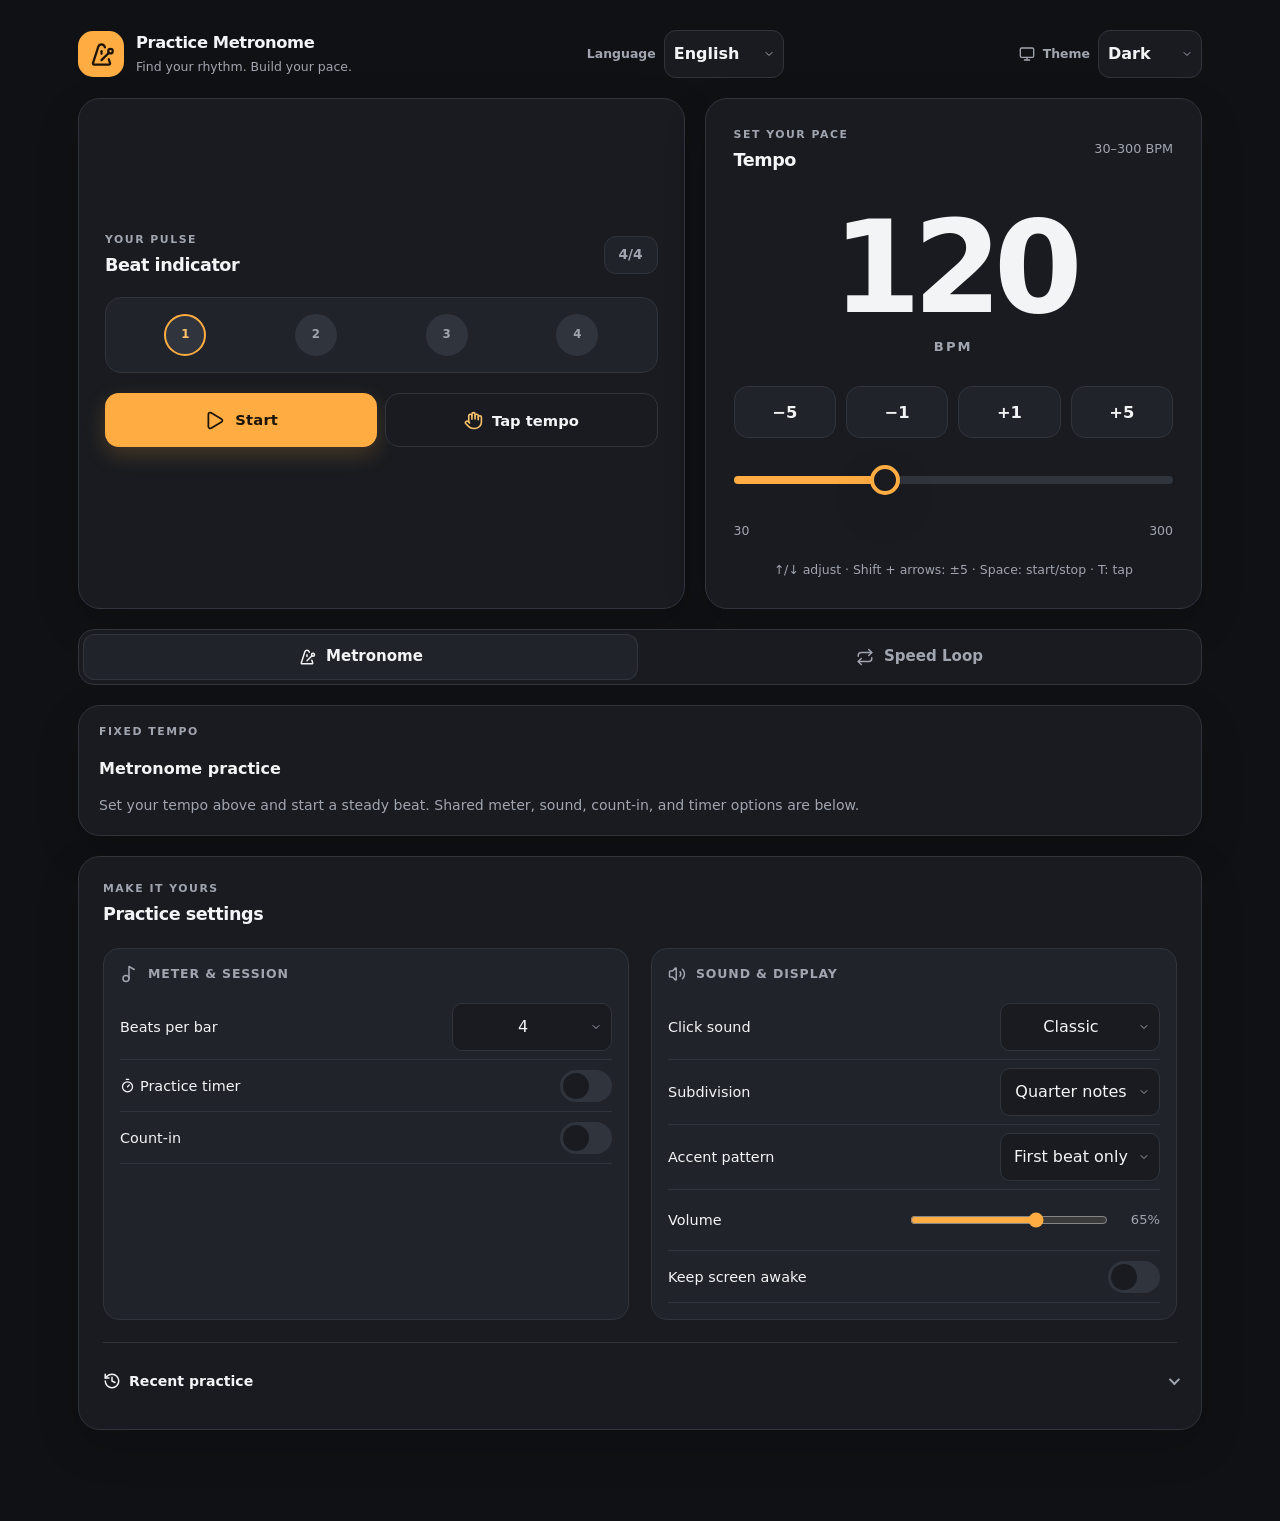
==== index.html @ ea57ba4e "Improve typography and add Apple touch icon Co-authored-by: Copilot <223556219+Copilot@users.noreply" ====
<!DOCTYPE html>
<html lang="en-US">
<head>
  <meta charset="UTF-8" />
  <meta name="viewport" content="width=device-width, initial-scale=1.0, viewport-fit=cover" />
  <meta name="color-scheme" content="light dark" />
  <meta name="theme-color" content="#101114" />
  <link rel="manifest" href="manifest.webmanifest" />
  <link rel="icon" href="icon.svg" type="image/svg+xml" />
  <link rel="apple-touch-icon" sizes="180x180" href="apple-touch-icon.png" />
  <title data-i18n="pageTitle">Practice Metronome — Find your rhythm</title>
  <link rel="stylesheet" href="style.css" />
</head>
<body>
<svg class="icon-definitions" aria-hidden="true" focusable="false" xmlns="http://www.w3.org/2000/svg"><symbol id="activity" viewBox="0 0 24 24" fill="none" stroke="currentColor" stroke-width="2" stroke-linecap="round" stroke-linejoin="round"><path d="M22 12h-2.48a2 2 0 0 0-1.93 1.46l-2.35 8.36a.25.25 0 0 1-.48 0L9.24 2.18a.25.25 0 0 0-.48 0l-2.35 8.36A2 2 0 0 1 4.49 12H2" />
</symbol><symbol id="hand" viewBox="0 0 24 24" fill="none" stroke="currentColor" stroke-width="2" stroke-linecap="round" stroke-linejoin="round"><path d="M18 11V6a2 2 0 0 0-2-2a2 2 0 0 0-2 2" />
  <path d="M14 10V4a2 2 0 0 0-2-2a2 2 0 0 0-2 2v2" />
  <path d="M10 10.5V6a2 2 0 0 0-2-2a2 2 0 0 0-2 2v8" />
  <path d="M18 8a2 2 0 1 1 4 0v6a8 8 0 0 1-8 8h-2c-2.8 0-4.5-.86-5.99-2.34l-3.6-3.6a2 2 0 0 1 2.83-2.82L7 15" />
</symbol><symbol id="history" viewBox="0 0 24 24" fill="none" stroke="currentColor" stroke-width="2" stroke-linecap="round" stroke-linejoin="round"><path d="M3 12a9 9 0 1 0 9-9 9.75 9.75 0 0 0-6.74 2.74L3 8" />
  <path d="M3 3v5h5" />
  <path d="M12 7v5l4 2" />
</symbol><symbol id="metronome" viewBox="0 0 24 24" fill="none" stroke="currentColor" stroke-width="2" stroke-linecap="round" stroke-linejoin="round"><path d="M12 11.4V9.1" />
  <path d="m12 17 6.59-6.59" />
  <path d="m15.05 5.7-.218-.691a3 3 0 0 0-5.663 0L4.418 19.695A1 1 0 0 0 5.37 21h13.253a1 1 0 0 0 .951-1.31L18.45 16.2" />
  <circle cx="20" cy="9" r="2" />
</symbol><symbol id="monitor" viewBox="0 0 24 24" fill="none" stroke="currentColor" stroke-width="2" stroke-linecap="round" stroke-linejoin="round"><rect width="20" height="14" x="2" y="3" rx="2" />
  <line x1="8" x2="16" y1="21" y2="21" />
  <line x1="12" x2="12" y1="17" y2="21" />
</symbol><symbol id="music-2" viewBox="0 0 24 24" fill="none" stroke="currentColor" stroke-width="2" stroke-linecap="round" stroke-linejoin="round"><circle cx="8" cy="18" r="4" />
  <path d="M12 18V2l7 4" />
</symbol><symbol id="pause" viewBox="0 0 24 24" fill="none" stroke="currentColor" stroke-width="2" stroke-linecap="round" stroke-linejoin="round"><rect x="14" y="3" width="5" height="18" rx="1" />
  <rect x="5" y="3" width="5" height="18" rx="1" />
</symbol><symbol id="play" viewBox="0 0 24 24" fill="none" stroke="currentColor" stroke-width="2" stroke-linecap="round" stroke-linejoin="round"><path d="M5 5a2 2 0 0 1 3.008-1.728l11.997 6.998a2 2 0 0 1 .003 3.458l-12 7A2 2 0 0 1 5 19z" />
</symbol><symbol id="repeat" viewBox="0 0 24 24" fill="none" stroke="currentColor" stroke-width="2" stroke-linecap="round" stroke-linejoin="round"><path d="m17 2 4 4-4 4" />
  <path d="M3 11v-1a4 4 0 0 1 4-4h14" />
  <path d="m7 22-4-4 4-4" />
  <path d="M21 13v1a4 4 0 0 1-4 4H3" />
</symbol><symbol id="timer" viewBox="0 0 24 24" fill="none" stroke="currentColor" stroke-width="2" stroke-linecap="round" stroke-linejoin="round"><line x1="10" x2="14" y1="2" y2="2" />
  <line x1="12" x2="15" y1="14" y2="11" />
  <circle cx="12" cy="14" r="8" />
</symbol><symbol id="trash-2" viewBox="0 0 24 24" fill="none" stroke="currentColor" stroke-width="2" stroke-linecap="round" stroke-linejoin="round"><path d="M10 11v6" />
  <path d="M14 11v6" />
  <path d="M19 6v14a2 2 0 0 1-2 2H7a2 2 0 0 1-2-2V6" />
  <path d="M3 6h18" />
  <path d="M8 6V4a2 2 0 0 1 2-2h4a2 2 0 0 1 2 2v2" />
</symbol><symbol id="volume-2" viewBox="0 0 24 24" fill="none" stroke="currentColor" stroke-width="2" stroke-linecap="round" stroke-linejoin="round"><path d="M11 4.702a.705.705 0 0 0-1.203-.498L6.413 7.587A1.4 1.4 0 0 1 5.416 8H3a1 1 0 0 0-1 1v6a1 1 0 0 0 1 1h2.416a1.4 1.4 0 0 1 .997.413l3.383 3.384A.705.705 0 0 0 11 19.298z" />
  <path d="M16 9a5 5 0 0 1 0 6" />
  <path d="M19.364 18.364a9 9 0 0 0 0-12.728" />
</symbol></svg>
  <main class="app" id="app">
    <header class="app-header">
      <a class="brand" href="./" aria-label="Practice Metronome home" data-i18n-aria-label="homeLabel">
        <span class="brand-mark" aria-hidden="true">
          <svg class="icon" aria-hidden="true"><use href="#metronome"></use></svg>
        </span>
        <span class="brand-copy">
          <strong data-i18n="appName">Practice Metronome</strong>
          <span data-i18n="tagline">Find your rhythm. Build your pace.</span>
        </span>
      </a>
      <label class="language-control" for="languageSelect">
        <span data-i18n="language">Language</span>
        <select id="languageSelect" aria-label="Language" data-i18n-aria-label="language">
          <option value="en-US">English</option>
          <option value="pt-BR">Português (Brasil)</option>
          <option value="es">Español</option>
          <option value="it">Italiano</option>
          <option value="fr">Français</option>
          <option value="de">Deutsch</option>
          <option value="ja">日本語</option>
          <option value="zh-CN">简体中文</option>
          <option value="ko">한국어</option>
        </select>
      </label>
      <label class="theme-control" for="themeSelect">
        <svg class="icon" aria-hidden="true"><use href="#monitor"></use></svg>
        <span data-i18n="theme">Theme</span>
        <select id="themeSelect" aria-label="Color theme" data-i18n-aria-label="theme">
          <option value="system" data-i18n="themeSystem">System</option>
          <option value="dark" data-i18n="themeDark">Dark</option>
          <option value="light" data-i18n="themeLight">Light</option>
        </select>
      </label>
    </header>
    <!-- Beat indicator -->
    <section class="beats card" aria-label="Beat indicator" data-i18n-aria-label="beatIndicator">
      <div class="section-heading">
        <div>
          <p class="eyebrow" data-i18n="yourPulse">YOUR PULSE</p>
          <h2 data-i18n="beatIndicator">Beat indicator</h2>
        </div>
        <div class="meter-badge" id="meterLabel">4/4</div>
      </div>
      <div class="beat-display">
        <div class="beat-row" id="beatRow" role="img" aria-label="Beat indicator" data-i18n-aria-label="beatIndicator"></div>
        <div class="phrase-label" id="phraseLabel" hidden></div>
      </div>
      <div class="console-actions">
        <button class="btn btn-play" id="playBtn" aria-pressed="false">
          <svg class="play-icon" aria-hidden="true"><use href="#play"></use></svg>
          <svg class="pause-icon" aria-hidden="true"><use href="#pause"></use></svg>
          <span id="playLabel" data-i18n="start">Start</span>
        </button>
        <button class="btn btn-tap" id="tapBtn" aria-label="Tap tempo" data-i18n-aria-label="tapTempo">
          <svg class="icon" aria-hidden="true"><use href="#hand"></use></svg>
          <span data-i18n="tapTempo">Tap Tempo</span>
        </button>
        <div class="status-line" id="statusLine" role="status" aria-live="polite"></div>
      </div>
    </section>
    <!-- BPM display + slider -->
    <section class="tempo card" aria-label="Tempo" data-i18n-aria-label="tempo">
      <div class="section-heading">
        <div>
          <p class="eyebrow" data-i18n="setYourPace">SET YOUR PACE</p>
          <h2 data-i18n="tempo">Tempo</h2>
        </div>
        <span class="tempo-range">30–300 BPM</span>
      </div>
      <div class="bpm-display">
        <span class="bpm-value" id="bpmValue" aria-live="polite">120</span>
        <span class="bpm-unit">BPM</span>
      </div>

      <div class="stepper-row" aria-label="Adjust tempo" data-i18n-aria-label="adjustTempo">
        <button class="btn btn-step" id="minus5" aria-label="Decrease 5 BPM" data-i18n-aria-label="decrease5">−5</button>
        <button class="btn btn-step" id="minus1" aria-label="Decrease 1 BPM" data-i18n-aria-label="decrease1">−1</button>
        <button class="btn btn-step" id="plus1" aria-label="Increase 1 BPM" data-i18n-aria-label="increase1">+1</button>
        <button class="btn btn-step" id="plus5" aria-label="Increase 5 BPM" data-i18n-aria-label="increase5">+5</button>
      </div>

      <input
        type="range"
        id="tempoSlider"
        class="slider"
        min="30"
        max="300"
        step="1"
        value="120"
        aria-label="Tempo slider"
        data-i18n-aria-label="tempoSlider"
      />
      <div class="slider-scale" aria-hidden="true">
        <span>30</span><span>300</span>
      </div>
      <p class="keyboard-hint" data-i18n="keyboardHint">↑/↓ adjust · Shift + arrows: ±5 · Space: start/stop · T: tap</p>
    </section>
    <!-- Mode selector -->
    <nav class="mode-tabs" role="tablist" aria-label="Mode" data-i18n-aria-label="mode">
      <button class="tab active" id="metronomeTab" role="tab" aria-controls="metronomePanel" data-mode="metronome" aria-selected="true">
        <svg class="icon" aria-hidden="true"><use href="#metronome"></use></svg>
        <span data-i18n="metronome">Metronome</span>
      </button>
      <button class="tab" id="speedloopTab" role="tab" aria-controls="speedloopFields" data-mode="speedloop" aria-selected="false">
        <svg class="icon" aria-hidden="true"><use href="#repeat"></use></svg>
        <span data-i18n="speedLoop">Speed Loop</span>
      </button>
    </nav>
    <section class="mode-panel card" id="metronomePanel" role="tabpanel" aria-labelledby="metronomeTab">
      <p class="eyebrow" data-i18n="fixedTempo">FIXED TEMPO</p>
      <h2 data-i18n="metronomePractice">Metronome practice</h2>
      <p data-i18n="metronomeDescription">Set your tempo above and start a steady beat. Shared meter, sound, count-in, and timer options are below.</p>
    </section>
    <section class="mode-panel card speedloop-only" id="speedloopFields" role="tabpanel" aria-labelledby="speedloopTab" hidden>
      <div>
        <p class="eyebrow" data-i18n="progressiveTempo">PROGRESSIVE TEMPO</p>
        <h2 data-i18n="speedLoopSetup">Speed Loop setup</h2>
        <p class="mode-description" data-i18n="speedLoopDescription">Build speed in structured phrases. Tempo changes only at the start of each selected bar group.</p>
      </div>
      <div class="setting-group speedloop-settings-group">
        <h3><svg class="icon" aria-hidden="true"><use href="#activity"></use></svg><span data-i18n="rampSettings">Ramp settings</span></h3>
        <div class="speedloop-inputs">
          <div class="field-row">
            <label for="loopStart" data-i18n="startBpm">Start BPM</label>
            <input type="number" id="loopStart" min="30" max="300" step="1" value="60" inputmode="numeric" />
          </div>
          <div class="field-row">
            <label for="loopTarget" data-i18n="targetBpm">Target BPM</label>
            <input type="number" id="loopTarget" min="30" max="300" step="1" value="120" inputmode="numeric" />
          </div>
          <div class="field-row">
            <label for="loopMinutes" data-i18n="rampDuration">Ramp duration (min)</label>
            <input type="number" id="loopMinutes" min="1" max="120" step="1" value="10" inputmode="numeric" />
          </div>
          <div class="field-row">
            <label for="loopBars" data-i18n="barsPerChange">Bars per tempo change</label>
            <input type="number" id="loopBars" min="1" max="32" step="1" value="4" inputmode="numeric" />
          </div>
        </div>
      </div>
      <p class="loop-hint" id="loopHint"></p>
      <div class="loop-progress" id="loopProgress" hidden>
        <div
          class="progress-track"
          id="progressTrack"
          role="progressbar"
          aria-label="Speed Loop ramp progress"
          data-i18n-aria-label="rampProgress"
          aria-valuemin="0"
          aria-valuemax="100"
          aria-valuenow="0"
        ><div class="progress-fill" id="progressFill"></div></div>
        <div class="progress-text" id="progressText">0%</div>
      </div>
    </section>
    <section class="panel card" id="settingsPanel" aria-label="Shared practice settings" data-i18n-aria-label="practiceSettings" tabindex="0">
      <div class="section-heading settings-heading">
        <div>
          <p class="eyebrow" data-i18n="makeItYours">MAKE IT YOURS</p>
          <h2 data-i18n="practiceSettings">Practice settings</h2>
        </div>
        <p class="settings-hint" id="settingsHint" hidden data-i18n="stopToChange">Stop playback to change settings.</p>
      </div>

      <div class="setting-grid">
        <section class="setting-group" aria-label="Meter and session" data-i18n-aria-label="meterSession">
          <h3><svg class="icon" aria-hidden="true"><use href="#music-2"></use></svg><span data-i18n="meterSession">Meter &amp; session</span></h3>
          <div class="field-row">
            <label for="beatsPerBar" data-i18n="beatsPerBar">Beats per bar</label>
            <select id="beatsPerBar">
              <option value="2">2</option>
              <option value="3">3</option>
              <option value="4" selected>4</option>
              <option value="5">5</option>
              <option value="6">6</option>
              <option value="7">7</option>
              <option value="8">8</option>
            </select>
          </div>
          <div class="field-row toggle-row">
            <label for="timerEnabled"><svg class="icon" aria-hidden="true"><use href="#timer"></use></svg><span data-i18n="practiceTimer">Practice timer</span></label>
            <input type="checkbox" id="timerEnabled" />
          </div>
          <div class="field-row" id="timerFields">
            <label for="timerMinutes" data-i18n="durationMinutes">Duration (minutes)</label>
            <input type="number" id="timerMinutes" min="1" max="180" step="1" value="5" inputmode="numeric" />
          </div>
          <div class="field-row toggle-row">
            <label for="countdownEnabled" data-i18n="countIn">Count-in</label>
            <input type="checkbox" id="countdownEnabled" />
          </div>
          <div class="field-row" id="countdownFields">
            <label for="countdownBeats" data-i18n="countInBeats">Count-in beats</label>
            <select id="countdownBeats">
              <option value="4" selected>4</option>
              <option value="8">8</option>
            </select>
          </div>
        </section>

        <section class="setting-group" aria-label="Sound and display" data-i18n-aria-label="soundDisplay">
          <h3><svg class="icon" aria-hidden="true"><use href="#volume-2"></use></svg><span data-i18n="soundDisplay">Sound &amp; display</span></h3>
          <div class="field-row">
            <label for="clickTone" data-i18n="clickSound">Click sound</label>
            <select id="clickTone">
              <option value="soft" data-i18n="toneSoft">Soft</option>
              <option value="classic" selected data-i18n="toneClassic">Classic</option>
              <option value="bright" data-i18n="toneBright">Bright</option>
            </select>
          </div>
          <div class="field-row">
            <label for="subdivisions" data-i18n="subdivision">Subdivision</label>
            <select id="subdivisions">
              <option value="1" data-i18n="quarterNotes">Quarter notes</option>
              <option value="2" data-i18n="eighthNotes">Eighth notes</option>
              <option value="4" data-i18n="sixteenthNotes">Sixteenth notes</option>
            </select>
          </div>
          <div class="field-row">
            <label for="accentPattern" data-i18n="accentPattern">Accent pattern</label>
            <select id="accentPattern">
              <option value="downbeat" data-i18n="downbeat">Downbeat</option>
              <option value="backbeat" data-i18n="backbeat">Backbeat (2 &amp; 4)</option>
              <option value="every" data-i18n="everyBeat">Every beat</option>
              <option value="none" data-i18n="noAccents">No accents</option>
            </select>
          </div>
          <div class="field-row">
            <label for="volume" data-i18n="volume">Volume</label>
            <div class="range-control">
              <input type="range" id="volume" min="0" max="1" step="0.01" value="0.65" aria-label="Metronome volume" data-i18n-aria-label="metronomeVolume" />
              <output id="volumeValue" for="volume">65%</output>
            </div>
          </div>
          <div class="field-row toggle-row">
            <label for="wakeLockEnabled" data-i18n="keepScreenAwake">Keep screen awake</label>
            <input type="checkbox" id="wakeLockEnabled" />
          </div>
          <p class="wake-lock-status" id="wakeLockStatus" aria-live="polite"></p>
        </section>
      </div>

      <details class="history-panel">
        <summary><svg class="icon" aria-hidden="true"><use href="#history"></use></svg><span data-i18n="recentPractice">Recent practice</span></summary>
        <div class="history-content">
          <p class="history-empty" id="historyEmpty" data-i18n="historyEmpty">Completed sessions will appear here on this device.</p>
          <ol class="history-list" id="historyList"></ol>
          <button class="history-clear" id="historyClear" type="button" hidden>
            <svg class="icon" aria-hidden="true"><use href="#trash-2"></use></svg>
            <span data-i18n="clearHistory">Clear history</span>
          </button>
        </div>
      </details>

    </section>
    <!-- Timer / countdown readout -->
    <div class="readout" id="readout" aria-live="polite"></div>

  </main>  <script src="bundle.js"></script>
</body>
</html>
---- style.css ----
*,
*::before,
*::after {
  box-sizing: border-box;
  margin: 0;
  padding: 0;
  -webkit-tap-highlight-color: transparent;
}

:root {
  color-scheme: dark;
  --bg: #101114;
  --surface: #191b20;
  --surface-raised: #20232a;
  --border: #30343d;
  --text: #f3f4f6;
  --text-dim: #a0a5b0;
  --accent: #ffad42;
  --accent-strong: #ffc46d;
  --accent-ink: #1b1409;
  --beat-off: #30343d;
  --beat-on: #72dda0;
  --beat-down: #ffad42;
  --danger: #ff6969;
  --shadow: 0 16px 44px rgb(0 0 0 / 16%);
  --radius: 22px;
  --radius-small: 14px;
  --touch: 52px;
}

:root[data-theme="light"] {
  color-scheme: light;
  --bg: #f3f5f8;
  --surface: #ffffff;
  --surface-raised: #f5f6f8;
  --border: #e0e4ea;
  --text: #20242b;
  --text-dim: #68717e;
  --accent: #b85f00;
  --accent-strong: #965000;
  --accent-ink: #ffffff;
  --beat-off: #e1e5eb;
  --beat-on: #28a562;
  --beat-down: #d57516;
  --danger: #cc3333;
  --shadow: 0 14px 36px rgb(34 46 65 / 7%);
}

@media (prefers-color-scheme: light) {
  :root:not([data-theme]) {
    color-scheme: light;
    --bg: #f3f5f8;
    --surface: #ffffff;
    --surface-raised: #f5f6f8;
    --border: #e0e4ea;
    --text: #20242b;
    --text-dim: #68717e;
    --accent: #b85f00;
    --accent-strong: #965000;
    --accent-ink: #ffffff;
    --beat-off: #e1e5eb;
    --beat-on: #28a562;
    --beat-down: #d57516;
    --danger: #cc3333;
    --shadow: 0 14px 36px rgb(34 46 65 / 7%);
  }
}

html,
body {
  min-height: 100%;
  background: var(--bg);
  color: var(--text);
  font-family: Inter, ui-sans-serif, system-ui, -apple-system, BlinkMacSystemFont, "Segoe UI", sans-serif;
  -webkit-font-smoothing: antialiased;
  -webkit-text-size-adjust: 100%;
  line-height: 1.5;
  overscroll-behavior: none;
}

body {
  min-height: 100dvh;
  padding: env(safe-area-inset-top) env(safe-area-inset-right) env(safe-area-inset-bottom) env(safe-area-inset-left);
}

button,
select,
input {
  font: inherit;
  color: inherit;
}

.icon {
  width: 18px;
  height: 18px;
  flex: 0 0 auto;
  fill: none;
  stroke: currentColor;
  stroke-linecap: round;
  stroke-linejoin: round;
  stroke-width: 2;
}

.icon-definitions {
  position: absolute;
  width: 0;
  height: 0;
  overflow: hidden;
}

button {
  cursor: pointer;
  user-select: none;
  touch-action: manipulation;
}

button:focus-visible,
select:focus-visible,
input:focus-visible,
a:focus-visible,
.panel:focus-visible,
summary:focus-visible {
  outline: 3px solid var(--accent);
  outline-offset: 3px;
}

[hidden] {
  display: none !important;
}

.card {
  background: var(--surface);
  border: 1px solid var(--border);
  border-radius: var(--radius);
  box-shadow: var(--shadow);
}

.section-heading {
  display: flex;
  align-items: center;
  justify-content: space-between;
  gap: 16px;
}

.section-heading h2 {
  margin-top: 5px;
  font-size: 1.1rem;
  line-height: 1.3;
  letter-spacing: -0.025em;
}

.eyebrow + h2 {
  margin-top: 6px;
}

h1,
h2,
h3,
p,
label,
button {
  overflow-wrap: anywhere;
}

h1,
h2,
h3 {
  line-height: 1.3;
}

.eyebrow {
  color: var(--text-dim);
  font-size: 0.68rem;
  font-weight: 750;
  letter-spacing: 0.14em;
  line-height: 1.45;
}

.app-header {
  grid-area: header;
  display: flex;
  align-items: center;
  justify-content: space-between;
  gap: 16px;
}

.brand {
  display: inline-flex;
  min-width: 0;
  align-items: center;
  gap: 12px;
  color: inherit;
  text-decoration: none;
}

.brand-mark {
  display: grid;
  width: 46px;
  height: 46px;
  flex: 0 0 auto;
  place-items: center;
  border-radius: 15px;
  background: var(--accent);
  color: var(--accent-ink);
}

.brand-mark svg {
  width: 27px;
  height: 27px;
}

.brand-copy {
  display: grid;
  min-width: 0;
  gap: 5px;
}

.brand-copy strong {
  font-size: 1.02rem;
  line-height: 1.25;
  letter-spacing: -0.025em;
  overflow-wrap: anywhere;
}

.brand-copy span {
  color: var(--text-dim);
  font-size: 0.78rem;
  line-height: 1.4;
}

.language-control,
.theme-control {
  display: flex;
  align-items: center;
  gap: 8px;
  color: var(--text-dim);
  font-size: 0.78rem;
  font-weight: 650;
  line-height: 1.35;
}

.language-control select,
.theme-control select {
  min-height: 48px;
  max-width: 120px;
  padding: 0 26px 0 9px;
  border: 1px solid var(--border);
  border-radius: 12px;
  background: var(--surface);
  color: var(--text);
  font-size: 16px;
  appearance: none;
  background-image: url("data:image/svg+xml,%3Csvg xmlns='http://www.w3.org/2000/svg' width='12' height='12' viewBox='0 0 24 24' fill='none' stroke='%23a0a5b0' stroke-width='2' stroke-linecap='round' stroke-linejoin='round'%3E%3Cpath d='m6 9 6 6 6-6'/%3E%3C/svg%3E");
  background-position: right 8px center;
  background-repeat: no-repeat;
}

.theme-control .icon {
  width: 16px;
  height: 16px;
}

@media (max-width: 460px) {
  .app-header {
    display: grid;
    grid-template-columns: minmax(0, 1fr) auto auto;
    gap: 8px;
  }

  .brand {
    gap: 7px;
  }

  .brand-mark {
    width: 36px;
    height: 36px;
    border-radius: 11px;
  }

  .brand-copy strong {
    font-size: 0.8rem;
  }

  .brand-copy span {
    display: none;
  }

  .language-control,
  .theme-control {
    gap: 0;
  }

  .language-control > span,
  .theme-control > span,
  .theme-control > .icon {
    position: absolute;
    width: 1px;
    height: 1px;
    overflow: hidden;
    clip: rect(0, 0, 0, 0);
    white-space: nowrap;
  }

  .language-control select,
  .theme-control select {
    width: 88px;
    max-width: 88px;
    padding: 0 20px 0 5px;
    font-size: 16px;
  }
}

@media (max-width: 360px) {
  .app-header {
    grid-template-columns: minmax(0, 1fr) auto auto;
    gap: 5px;
  }

  .brand-copy strong {
    font-size: 0.72rem;
  }

  .language-control select {
    width: 96px;
    max-width: 96px;
  }

  .theme-control select {
    width: 72px;
    max-width: 72px;
  }
}

.app {
  display: grid;
  grid-template-areas:
    "header"
    "beats"
    "tempo"
    "tabs"
    "modepanel"
    "panel"
    "readout";
  gap: 16px;
  width: min(100%, 680px);
  min-width: 0;
  margin: 0 auto;
  padding: 20px 16px 36px;
  min-height: 100dvh;
  align-content: start;
}

.beats { grid-area: beats; }
.tempo { grid-area: tempo; }
.mode-tabs { grid-area: tabs; }
.mode-panel { grid-area: modepanel; }
.panel { grid-area: panel; }
.readout { grid-area: readout; }

.app > * {
  min-width: 0;
  max-width: 100%;
}

.beats {
  display: flex;
  min-height: 176px;
  flex-direction: column;
  justify-content: center;
  gap: 20px;
  padding: 22px;
}

.beat-display {
  display: grid;
  min-width: 0;
  min-height: 76px;
  align-content: center;
  gap: 8px;
  padding: 12px 14px;
  border: 1px solid var(--border);
  border-radius: 16px;
  background: var(--surface-raised);
}

.console-actions {
  display: grid;
  grid-template-columns: repeat(2, minmax(0, 1fr));
  align-items: start;
  gap: 8px;
}

.console-actions .btn-play,
.console-actions .btn-tap {
  min-width: 0;
  min-height: 54px;
  border-radius: 14px;
  font-size: 0.92rem;
}

.console-actions .status-line {
  grid-column: 1 / -1;
  overflow-wrap: anywhere;
}

.beat-row {
  display: grid;
  counter-reset: beat;
  grid-template-columns: repeat(var(--beat-count, 4), minmax(0, 1fr));
  min-height: 48px;
  width: 100%;
  align-items: center;
  justify-items: center;
}

.beat-dot {
  display: grid;
  width: min(100%, clamp(28px, 8vw, 42px));
  aspect-ratio: 1;
  place-items: center;
  border: 2px solid var(--border);
  border-radius: 50%;
  background: var(--beat-off);
  color: var(--text-dim);
  font-size: 0.74rem;
  font-weight: 750;
  font-variant-numeric: tabular-nums;
  transition: background-color 80ms ease, color 80ms ease, transform 80ms ease, box-shadow 80ms ease;
}

.beat-dot::after {
  content: counter(beat);
  counter-increment: beat;
}

.beat-dot.downbeat {
  border-color: var(--accent);
  color: var(--accent-strong);
}

.beat-dot.active {
  transform: scale(1.12);
  background: var(--beat-on);
  color: #102018;
  box-shadow: 0 0 18px rgb(114 221 160 / 28%);
  box-shadow: 0 0 22px color-mix(in srgb, var(--beat-on) 45%, transparent);
}

.beat-dot.downbeat.active {
  background: var(--beat-down);
  color: var(--accent-ink);
  box-shadow: 0 0 22px rgb(255 173 66 / 30%);
  box-shadow: 0 0 26px color-mix(in srgb, var(--beat-down) 48%, transparent);
}

.meter-badge {
  display: grid;
  min-width: 54px;
  height: 38px;
  place-items: center;
  border: 1px solid var(--border);
  border-radius: 12px;
  background: var(--surface-raised);
  color: var(--text-dim);
  font-size: 0.86rem;
  font-weight: 700;
  font-variant-numeric: tabular-nums;
}

.phrase-label {
  color: var(--accent-strong);
  font-size: 0.86rem;
  font-variant-numeric: tabular-nums;
  font-weight: 700;
  text-align: center;
}

.mode-panel {
  display: grid;
  min-width: 0;
  gap: 12px;
  padding: 18px 20px;
  overflow-wrap: anywhere;
}

.mode-panel > * {
  min-width: 0;
}

.mode-panel h2 {
  font-size: 1rem;
  line-height: 1.35;
}

.mode-panel h2 + p {
  margin-top: 3px;
}

.mode-panel > p:last-child,
.mode-description {
  color: var(--text-dim);
  font-size: 0.88rem;
  line-height: 1.65;
}

@media (min-width: 760px) {
  .app {
    width: min(100%, 1040px);
    grid-template-columns: minmax(0, 1.08fr) minmax(330px, 0.92fr);
    grid-template-areas:
      "header header"
      "beats tempo"
      "tabs tabs"
      "modepanel modepanel"
      "panel panel"
      "readout readout";
    gap: 20px;
    padding: 30px 28px 48px;
    align-content: center;
  }

  .beats {
    min-height: 220px;
    padding: 26px;
  }

}

@media (min-width: 1100px) {
  .app {
    width: min(100%, 1180px);
    grid-template-columns: minmax(0, 1fr) minmax(0, 0.82fr);
    grid-template-areas:
      "header header"
      "beats tempo"
      "tabs tabs"
      "modepanel modepanel"
      "panel panel"
      "readout readout";
    align-content: start;
  }

  .beats,
  .tempo {
    min-height: 290px;
  }

}

@media (max-width: 380px) {
  .app {
    gap: 12px;
    padding: 14px 12px 28px;
  }

  .beats {
    min-height: 156px;
    padding: 16px;
  }

  .beats {
    gap: 18px;
  }

  .beat-display {
    padding: 10px;
  }
}

.tempo {
  display: flex;
  flex-direction: column;
  gap: 20px;
  padding: 22px;
}

.tempo-range {
  color: var(--text-dim);
  font-size: 0.8rem;
  font-variant-numeric: tabular-nums;
  line-height: 1.4;
}

.bpm-display {
  display: flex;
  flex-direction: column;
  width: 100%;
  min-width: 0;
  min-height: clamp(116px, 24vw, 176px);
  align-items: center;
  justify-content: center;
  gap: 7px;
  padding: 12px 0;
}

.bpm-value {
  display: block;
  width: 100%;
  min-width: 0;
  font-size: clamp(3.25rem, 13vw, 8rem);
  font-weight: 800;
  line-height: 1;
  font-variant-numeric: tabular-nums;
  letter-spacing: -0.065em;
  text-align: center;
}

.bpm-unit {
  display: block;
  flex: 0 0 auto;
  color: var(--text-dim);
  font-size: 0.82rem;
  font-weight: 700;
  letter-spacing: 0.16em;
  line-height: 1.2;
}

.stepper-row {
  display: grid;
  grid-template-columns: repeat(4, minmax(0, 1fr));
  gap: 10px;
}

.tempo,
.bpm-display,
.stepper-row {
  min-width: 0;
}

.btn-step {
  min-height: var(--touch);
  border: 1px solid var(--border);
  border-radius: var(--radius-small);
  background: var(--surface-raised);
  font-size: 1.02rem;
  font-weight: 750;
  line-height: 1.2;
  transition: transform 80ms ease, background-color 80ms ease;
}

.btn-step:active {
  transform: scale(0.96);
  background: var(--border);
}

.slider {
  appearance: none;
  width: 100%;
  height: 44px;
  margin: 0;
  border-radius: 999px;
  background: transparent;
  outline: none;
  touch-action: pan-x;
}

.slider::-webkit-slider-runnable-track {
  height: 8px;
  border-radius: 999px;
  background: linear-gradient(to right, var(--accent) var(--fill, 30%), var(--border) var(--fill, 30%));
}

.slider::-moz-range-track {
  height: 8px;
  border-radius: 999px;
  background: linear-gradient(to right, var(--accent) var(--fill, 30%), var(--border) var(--fill, 30%));
}

.slider::-webkit-slider-thumb {
  appearance: none;
  width: 30px;
  height: 30px;
  margin-top: -11px;
  border: 4px solid var(--accent);
  border-radius: 50%;
  background: var(--surface);
  box-shadow: var(--shadow);
  cursor: grab;
}

.slider::-moz-range-thumb {
  width: 24px;
  height: 24px;
  border: 4px solid var(--accent);
  border-radius: 50%;
  background: var(--surface);
  cursor: grab;
}

.slider::-moz-range-track {
  height: 10px;
  border-radius: 999px;
  background: var(--border);
}

.slider-scale {
  display: flex;
  justify-content: space-between;
  color: var(--text-dim);
  font-size: 0.78rem;
  font-variant-numeric: tabular-nums;
  line-height: 1.4;
}

.keyboard-hint {
  color: var(--text-dim);
  font-size: 0.78rem;
  line-height: 1.6;
  text-align: center;
}

@media (hover: none) and (pointer: coarse) {
  .keyboard-hint {
    display: none;
  }
}

.btn-play {
  display: flex;
  width: 100%;
  min-height: 66px;
  align-items: center;
  justify-content: center;
  gap: 10px;
  border: 0;
  border-radius: 18px;
  background: var(--accent);
  color: var(--accent-ink);
  font-size: 1.15rem;
  font-weight: 800;
  letter-spacing: 0.015em;
  box-shadow: 0 8px 22px color-mix(in srgb, var(--accent) 20%, transparent);
  transition: transform 80ms ease, background-color 120ms ease;
}

.btn-play:active {
  transform: scale(0.985);
}

.btn-play.running {
  background: var(--danger);
  color: #fff;
}

.play-icon,
.pause-icon {
  width: 21px;
  height: 21px;
}

.pause-icon {
  display: none;
}

.btn-play.running .play-icon {
  display: none;
}

.btn-play.running .pause-icon {
  display: block;
}

.status-line {
  min-height: 1.4em;
  color: var(--text-dim);
  font-size: 0.86rem;
  line-height: 1.5;
  text-align: center;
  font-variant-numeric: tabular-nums;
}

.btn-tap {
  display: flex;
  width: 100%;
  min-height: 54px;
  align-items: center;
  justify-content: center;
  gap: 9px;
  border: 1px solid var(--border);
  border-radius: 16px;
  background: var(--surface);
  color: var(--text);
  font-size: 0.94rem;
  font-weight: 700;
  line-height: 1.3;
  transition: background-color 80ms ease, transform 80ms ease;
}

.btn-tap svg {
  width: 19px;
  height: 19px;
  color: var(--accent-strong);
}

.btn-tap:active,
.btn-tap.flash {
  transform: scale(0.99);
  background: var(--surface-raised);
}

.mode-tabs {
  display: grid;
  grid-template-columns: 1fr 1fr;
  gap: 4px;
  padding: 4px;
  border: 1px solid var(--border);
  border-radius: 16px;
  background: var(--surface);
}

.tab {
  display: flex;
  min-height: 46px;
  align-items: center;
  justify-content: center;
  gap: 10px;
  border: 0;
  border-radius: 12px;
  background: transparent;
  color: var(--text-dim);
  font-size: 0.94rem;
  font-weight: 700;
  line-height: 1.3;
  transition: background-color 120ms ease, color 120ms ease;
}

.tab.active {
  background: var(--surface-raised);
  color: var(--text);
  box-shadow: inset 0 0 0 1px var(--border);
}

@media (min-width: 760px) {
  .tempo {
    min-height: 100%;
    justify-content: center;
    padding: 28px;
  }

  .bpm-display {
    min-height: 160px;
  }
}

@media (min-width: 1100px) {
  .tempo {
    min-height: 340px;
  }
}

.panel {
  display: flex;
  min-width: 0;
  flex-direction: column;
  gap: 22px;
  padding: 22px;
}

.settings-heading {
  align-items: flex-start;
}

.settings-heading > div {
  min-width: 0;
}

.settings-hint,
.wake-lock-status {
  color: var(--text-dim);
  font-size: 0.82rem;
  line-height: 1.5;
}

.settings-hint {
  max-width: 48%;
  overflow-wrap: anywhere;
  color: var(--accent-strong);
  text-align: right;
}

.setting-grid {
  display: grid;
  gap: 22px;
}

.setting-group {
  min-width: 0;
  padding: 16px;
  border: 1px solid var(--border);
  border-radius: 16px;
  background: var(--surface-raised);
}

.setting-group h3 {
  display: flex;
  align-items: center;
  gap: 10px;
  margin-bottom: 12px;
  color: var(--text-dim);
  font-size: 0.78rem;
  font-weight: 750;
  letter-spacing: 0.07em;
  line-height: 1.45;
  text-transform: uppercase;
}

.field-row {
  display: flex;
  min-height: var(--touch);
  align-items: center;
  justify-content: space-between;
  gap: 14px;
  min-width: 0;
  padding: 8px 0;
  border-bottom: 1px solid var(--border);
}

.field-row:last-child {
  border-bottom: 0;
}

.field-row label {
  min-width: 0;
  flex: 1 1 auto;
  color: var(--text);
  font-size: 0.9rem;
  line-height: 1.4;
  overflow-wrap: anywhere;
}

.field-row label .icon {
  width: 15px;
  height: 15px;
  margin-right: 5px;
  vertical-align: -0.18em;
}

.field-row select,
.field-row input[type="number"] {
  width: min(48%, 160px);
  min-width: 90px;
  flex: 0 1 160px;
  min-height: 48px;
  padding: 7px 10px;
  border: 1px solid var(--border);
  border-radius: 10px;
  background: var(--surface);
  text-align: center;
  font-size: 16px;
  font-variant-numeric: tabular-nums;
  appearance: none;
}

.field-row select {
  padding-right: 28px;
  background-image: url("data:image/svg+xml,%3Csvg xmlns='http://www.w3.org/2000/svg' width='12' height='12' viewBox='0 0 24 24' fill='none' stroke='%23a0a5b0' stroke-width='2' stroke-linecap='round' stroke-linejoin='round'%3E%3Cpath d='m6 9 6 6 6-6'/%3E%3C/svg%3E");
  background-position: right 9px center;
  background-repeat: no-repeat;
}

.field-row input[type="range"] {
  width: min(100%, 200px);
  min-height: 44px;
  accent-color: var(--accent);
  touch-action: pan-x;
}

.range-control {
  display: flex;
  min-width: 0;
  width: min(58%, 250px);
  flex: 0 1 250px;
  align-items: center;
  gap: 10px;
}

.range-control output {
  min-width: 3.2em;
  color: var(--text-dim);
  font-size: 0.82rem;
  font-variant-numeric: tabular-nums;
  line-height: 1.4;
  text-align: right;
}

.field-row input[type="number"] {
  -moz-appearance: textfield;
}

.field-row input[type="number"]::-webkit-outer-spin-button,
.field-row input[type="number"]::-webkit-inner-spin-button {
  margin: 0;
  -webkit-appearance: none;
}

.field-row input[type="checkbox"] {
  position: relative;
  width: 52px;
  height: 32px;
  flex: 0 0 auto;
  border: 0;
  border-radius: 999px;
  background: var(--border);
  cursor: pointer;
  appearance: none;
  transition: background-color 150ms ease;
}

.field-row input[type="checkbox"]::after {
  position: absolute;
  top: 3px;
  left: 3px;
  width: 26px;
  height: 26px;
  border-radius: 50%;
  background: var(--surface);
  content: "";
  transition: transform 150ms ease;
}

.field-row input[type="checkbox"]:checked {
  background: var(--accent);
}

.field-row input[type="checkbox"]:checked::after {
  transform: translateX(20px);
}

.speedloop-only {
  display: flex;
  flex-direction: column;
  padding: 16px;
}

.speedloop-inputs {
  display: grid;
  min-width: 0;
  gap: 0 16px;
}

.speedloop-settings-group {
  min-width: 0;
}

.history-panel {
  border-top: 1px solid var(--border);
  padding-top: 14px;
}

.history-panel summary {
  display: flex;
  min-height: 48px;
  align-items: center;
  gap: 8px;
  list-style: none;
  cursor: pointer;
  font-size: 0.88rem;
  font-weight: 700;
}

.history-panel summary::-webkit-details-marker {
  display: none;
}

.history-panel summary::after {
  width: 8px;
  height: 8px;
  flex: 0 0 auto;
  margin-left: auto;
  border-right: 2px solid var(--text-dim);
  border-bottom: 2px solid var(--text-dim);
  content: "";
  transform: rotate(45deg) translateY(-2px);
  transition: transform 150ms ease;
}

.history-panel[open] summary::after {
  transform: rotate(225deg) translateY(-2px);
}

.history-content {
  display: grid;
  gap: 12px;
  padding-top: 14px;
}

.history-empty,
.history-list li span {
  color: var(--text-dim);
  font-size: 0.82rem;
  line-height: 1.6;
}

.history-list {
  display: grid;
  gap: 10px;
  list-style: none;
}

.history-list li {
  display: grid;
  min-width: 0;
  gap: 5px;
  padding: 12px;
  border: 1px solid var(--border);
  border-radius: 12px;
  background: var(--surface-raised);
}

.history-list li strong {
  font-size: 0.84rem;
  line-height: 1.4;
  overflow-wrap: anywhere;
}

.history-clear {
  display: inline-flex;
  justify-self: start;
  min-height: 38px;
  align-items: center;
  gap: 8px;
  padding: 0 12px;
  border: 1px solid var(--border);
  border-radius: 10px;
  background: var(--surface);
  color: var(--text);
  font-size: 0.82rem;
  line-height: 1.4;
}

.loop-hint {
  padding-top: 4px;
  color: var(--text-dim);
  font-size: 0.82rem;
  line-height: 1.6;
}

.loop-progress {
  display: flex;
  flex-direction: column;
  gap: 10px;
  padding-top: 4px;
}

.progress-track {
  width: 100%;
  height: 9px;
  overflow: hidden;
  border-radius: 999px;
  background: var(--border);
}

.progress-fill {
  width: 0%;
  height: 100%;
  border-radius: inherit;
  background: linear-gradient(to right, var(--accent), var(--accent-strong));
  transition: width 250ms linear;
}

.progress-text {
  color: var(--text-dim);
  font-size: 0.86rem;
  line-height: 1.6;
  text-align: center;
  font-variant-numeric: tabular-nums;
}

button:disabled,
input:disabled,
select:disabled {
  cursor: not-allowed;
  opacity: 0.48;
}

@media (min-width: 800px) {
  .panel {
    padding: 24px;
  }

  .setting-grid {
    grid-template-columns: repeat(2, minmax(0, 1fr));
  }
}

@media (min-width: 620px) {
  .speedloop-inputs {
    grid-template-columns: repeat(2, minmax(0, 1fr));
  }
}

@media (hover: hover) {
  .btn-step:not(:disabled):hover,
  .tab:not(:disabled):hover {
    filter: brightness(1.08);
  }

  .btn-tap:not(:disabled):hover {
    border-color: var(--accent);
  }
}

.readout {
  min-height: 1.5em;
  color: var(--text-dim);
  font-size: 0.95rem;
  font-weight: 650;
  line-height: 1.6;
  text-align: center;
  font-variant-numeric: tabular-nums;
}

.readout.alert {
  color: var(--danger);
  animation: blink 0.5s steps(2, start) infinite;
}

@keyframes blink {
  to { visibility: hidden; }
}

@media (prefers-reduced-motion: reduce) {
  *,
  *::before,
  *::after {
    scroll-behavior: auto !important;
    animation-duration: 0.01ms !important;
    transition-duration: 0.01ms !important;
  }
}
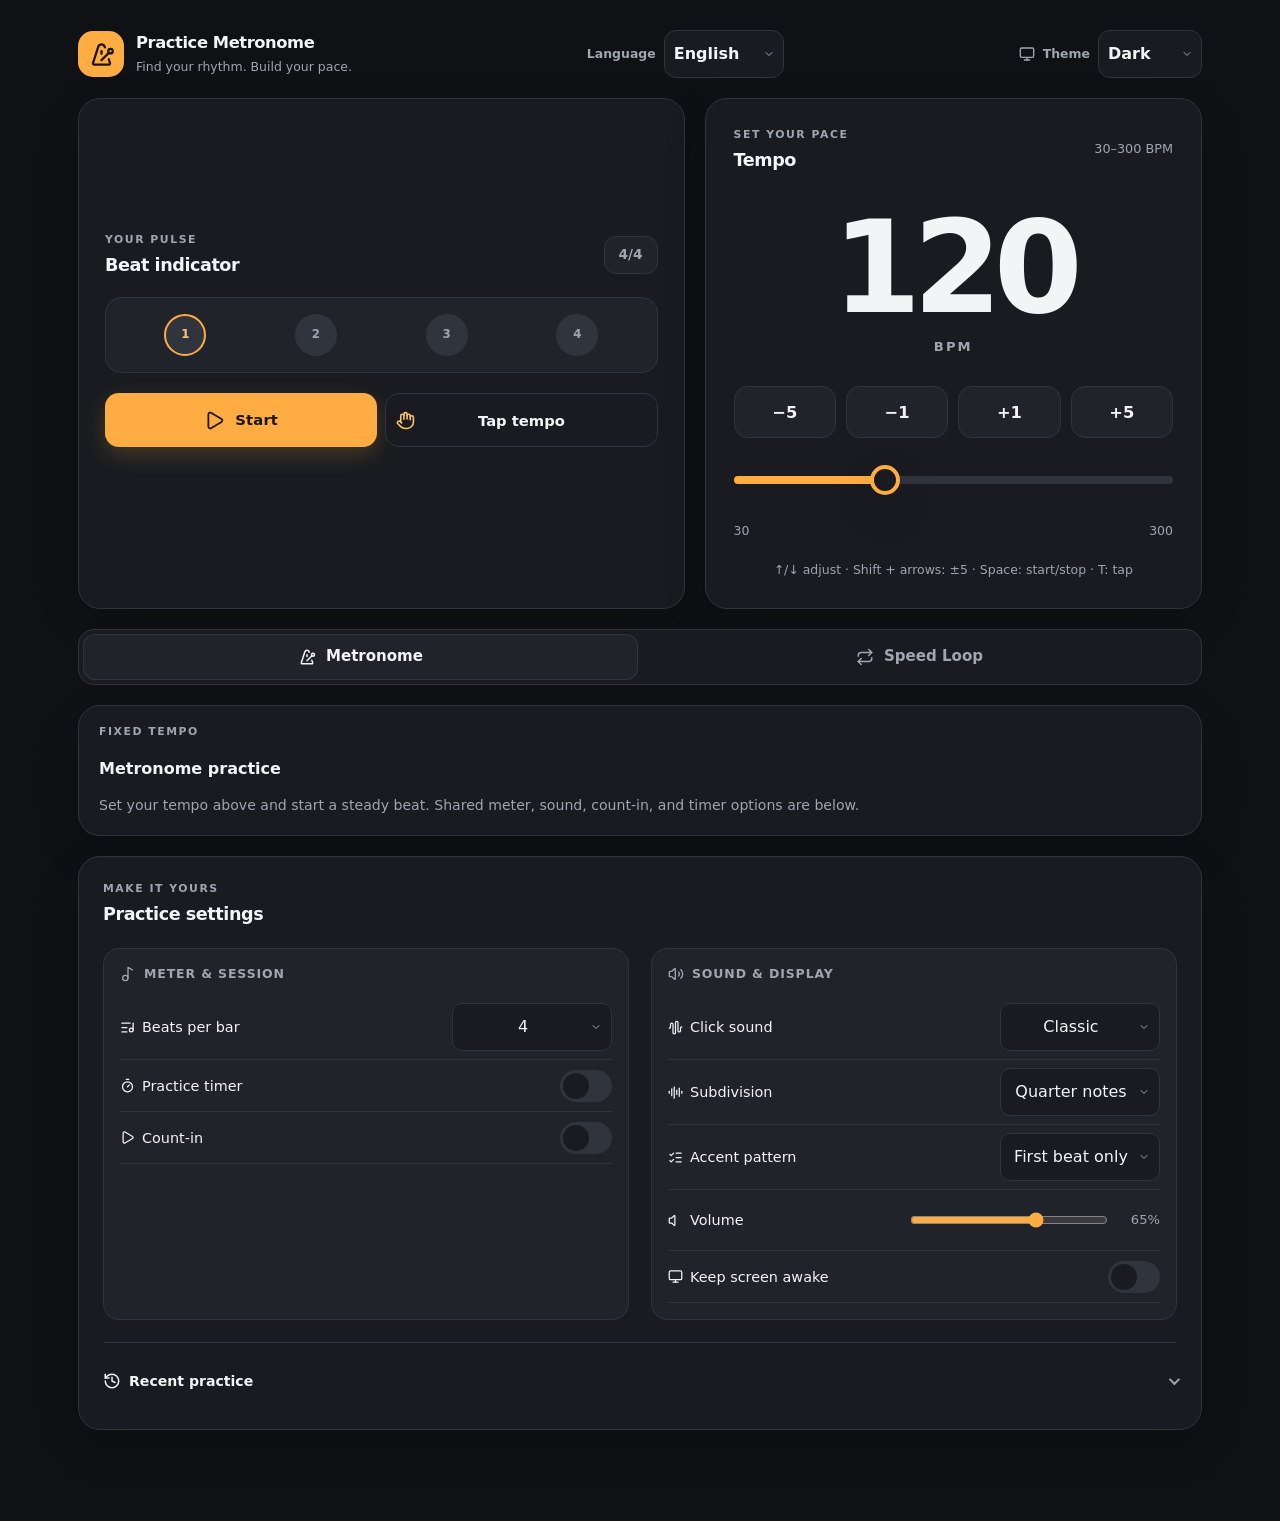
==== commit 21f72f12: "Polish practice setting icons and layout Co-authored-by: Copilot <223556219+Copilot@users.noreply.gi" ====
--- a/index.html
+++ b/index.html
@@ -12,14 +12,23 @@
   <link rel="stylesheet" href="style.css" />
 </head>
 <body>
-<svg class="icon-definitions" aria-hidden="true" focusable="false" xmlns="http://www.w3.org/2000/svg"><symbol id="activity" viewBox="0 0 24 24" fill="none" stroke="currentColor" stroke-width="2" stroke-linecap="round" stroke-linejoin="round"><path d="M22 12h-2.48a2 2 0 0 0-1.93 1.46l-2.35 8.36a.25.25 0 0 1-.48 0L9.24 2.18a.25.25 0 0 0-.48 0l-2.35 8.36A2 2 0 0 1 4.49 12H2" />
+<svg class="icon-definitions" aria-hidden="true" focusable="false" xmlns="http://www.w3.org/2000/svg"><symbol id="audio-waveform" viewBox="0 0 24 24" fill="none" stroke="currentColor" stroke-width="2" stroke-linecap="round" stroke-linejoin="round"><path d="M2 13a2 2 0 0 0 2-2V7a2 2 0 0 1 4 0v13a2 2 0 0 0 4 0V4a2 2 0 0 1 4 0v13a2 2 0 0 0 4 0v-4a2 2 0 0 1 2-2" />
+</symbol><symbol id="audio-lines" viewBox="0 0 24 24" fill="none" stroke="currentColor" stroke-width="2" stroke-linecap="round" stroke-linejoin="round"><path d="M2 10v3" /><path d="M6 6v11" /><path d="M10 3v18" /><path d="M14 8v7" /><path d="M18 5v13" /><path d="M22 10v3" />
+</symbol><symbol id="activity" viewBox="0 0 24 24" fill="none" stroke="currentColor" stroke-width="2" stroke-linecap="round" stroke-linejoin="round"><path d="M22 12h-2.48a2 2 0 0 0-1.93 1.46l-2.35 8.36a.25.25 0 0 1-.48 0L9.24 2.18a.25.25 0 0 0-.48 0l-2.35 8.36A2 2 0 0 1 4.49 12H2" />
 </symbol><symbol id="hand" viewBox="0 0 24 24" fill="none" stroke="currentColor" stroke-width="2" stroke-linecap="round" stroke-linejoin="round"><path d="M18 11V6a2 2 0 0 0-2-2a2 2 0 0 0-2 2" />
   <path d="M14 10V4a2 2 0 0 0-2-2a2 2 0 0 0-2 2v2" />
   <path d="M10 10.5V6a2 2 0 0 0-2-2a2 2 0 0 0-2 2v8" />
   <path d="M18 8a2 2 0 1 1 4 0v6a8 8 0 0 1-8 8h-2c-2.8 0-4.5-.86-5.99-2.34l-3.6-3.6a2 2 0 0 1 2.83-2.82L7 15" />
+</symbol><symbol id="hourglass" viewBox="0 0 24 24" fill="none" stroke="currentColor" stroke-width="2" stroke-linecap="round" stroke-linejoin="round"><path d="M5 22h14" /><path d="M5 2h14" /><path d="M17 22v-4.172a2 2 0 0 0-.586-1.414L12 12l-4.414 4.414A2 2 0 0 0 7 17.828V22" /><path d="M7 2v4.172a2 2 0 0 0 .586 1.414L12 12l4.414-4.414A2 2 0 0 0 17 6.172V2" />
+</symbol><symbol id="chart-no-axes-column-increasing" viewBox="0 0 24 24" fill="none" stroke="currentColor" stroke-width="2" stroke-linecap="round" stroke-linejoin="round"><path d="M5 21v-6" /><path d="M12 21V9" /><path d="M19 21V3" />
+</symbol><symbol id="clock-3" viewBox="0 0 24 24" fill="none" stroke="currentColor" stroke-width="2" stroke-linecap="round" stroke-linejoin="round"><circle cx="12" cy="12" r="10" /><path d="M12 6v6h4" />
+</symbol><symbol id="gauge" viewBox="0 0 24 24" fill="none" stroke="currentColor" stroke-width="2" stroke-linecap="round" stroke-linejoin="round"><path d="m12 14 4-4" /><path d="M3.34 19a10 10 0 1 1 17.32 0" />
 </symbol><symbol id="history" viewBox="0 0 24 24" fill="none" stroke="currentColor" stroke-width="2" stroke-linecap="round" stroke-linejoin="round"><path d="M3 12a9 9 0 1 0 9-9 9.75 9.75 0 0 0-6.74 2.74L3 8" />
   <path d="M3 3v5h5" />
   <path d="M12 7v5l4 2" />
+</symbol><symbol id="list-checks" viewBox="0 0 24 24" fill="none" stroke="currentColor" stroke-width="2" stroke-linecap="round" stroke-linejoin="round"><path d="M13 5h8" /><path d="M13 12h8" /><path d="M13 19h8" /><path d="m3 17 2 2 4-4" /><path d="m3 7 2 2 4-4" />
+</symbol><symbol id="list-music" viewBox="0 0 24 24" fill="none" stroke="currentColor" stroke-width="2" stroke-linecap="round" stroke-linejoin="round"><path d="M16 5H3" /><path d="M11 12H3" /><path d="M11 19H3" /><path d="M21 16V5" /><circle cx="18" cy="16" r="3" />
+</symbol><symbol id="list-ordered" viewBox="0 0 24 24" fill="none" stroke="currentColor" stroke-width="2" stroke-linecap="round" stroke-linejoin="round"><path d="M11 5h10" /><path d="M11 12h10" /><path d="M11 19h10" /><path d="M4 4h1v5" /><path d="M4 9h2" /><path d="M6.5 20H3.4c0-1 2.6-1.925 2.6-3.5a1.5 1.5 0 0 0-2.6-1.02" />
 </symbol><symbol id="metronome" viewBox="0 0 24 24" fill="none" stroke="currentColor" stroke-width="2" stroke-linecap="round" stroke-linejoin="round"><path d="M12 11.4V9.1" />
   <path d="m12 17 6.59-6.59" />
   <path d="m15.05 5.7-.218-.691a3 3 0 0 0-5.663 0L4.418 19.695A1 1 0 0 0 5.37 21h13.253a1 1 0 0 0 .951-1.31L18.45 16.2" />
@@ -39,11 +48,13 @@
 </symbol><symbol id="timer" viewBox="0 0 24 24" fill="none" stroke="currentColor" stroke-width="2" stroke-linecap="round" stroke-linejoin="round"><line x1="10" x2="14" y1="2" y2="2" />
   <line x1="12" x2="15" y1="14" y2="11" />
   <circle cx="12" cy="14" r="8" />
+</symbol><symbol id="target" viewBox="0 0 24 24" fill="none" stroke="currentColor" stroke-width="2" stroke-linecap="round" stroke-linejoin="round"><circle cx="12" cy="12" r="10" /><circle cx="12" cy="12" r="6" /><circle cx="12" cy="12" r="2" />
 </symbol><symbol id="trash-2" viewBox="0 0 24 24" fill="none" stroke="currentColor" stroke-width="2" stroke-linecap="round" stroke-linejoin="round"><path d="M10 11v6" />
   <path d="M14 11v6" />
   <path d="M19 6v14a2 2 0 0 1-2 2H7a2 2 0 0 1-2-2V6" />
   <path d="M3 6h18" />
   <path d="M8 6V4a2 2 0 0 1 2-2h4a2 2 0 0 1 2 2v2" />
+</symbol><symbol id="volume" viewBox="0 0 24 24" fill="none" stroke="currentColor" stroke-width="2" stroke-linecap="round" stroke-linejoin="round"><path d="M11 4.702a.705.705 0 0 0-1.203-.498L6.413 7.587A1.4 1.4 0 0 1 5.416 8H3a1 1 0 0 0-1 1v6a1 1 0 0 0 1 1h2.416a1.4 1.4 0 0 1 .997.413l3.383 3.384A.705.705 0 0 0 11 19.298z" />
 </symbol><symbol id="volume-2" viewBox="0 0 24 24" fill="none" stroke="currentColor" stroke-width="2" stroke-linecap="round" stroke-linejoin="round"><path d="M11 4.702a.705.705 0 0 0-1.203-.498L6.413 7.587A1.4 1.4 0 0 1 5.416 8H3a1 1 0 0 0-1 1v6a1 1 0 0 0 1 1h2.416a1.4 1.4 0 0 1 .997.413l3.383 3.384A.705.705 0 0 0 11 19.298z" />
   <path d="M16 9a5 5 0 0 1 0 6" />
   <path d="M19.364 18.364a9 9 0 0 0 0-12.728" />
@@ -172,19 +183,19 @@
         <h3><svg class="icon" aria-hidden="true"><use href="#activity"></use></svg><span data-i18n="rampSettings">Ramp settings</span></h3>
         <div class="speedloop-inputs">
           <div class="field-row">
-            <label for="loopStart" data-i18n="startBpm">Start BPM</label>
+          <label class="icon-label" for="loopStart"><svg class="icon" aria-hidden="true"><use href="#gauge"></use></svg><span data-i18n="startBpm">Start BPM</span></label>
             <input type="number" id="loopStart" min="30" max="300" step="1" value="60" inputmode="numeric" />
           </div>
           <div class="field-row">
-            <label for="loopTarget" data-i18n="targetBpm">Target BPM</label>
+          <label class="icon-label" for="loopTarget"><svg class="icon" aria-hidden="true"><use href="#target"></use></svg><span data-i18n="targetBpm">Target BPM</span></label>
             <input type="number" id="loopTarget" min="30" max="300" step="1" value="120" inputmode="numeric" />
           </div>
           <div class="field-row">
-            <label for="loopMinutes" data-i18n="rampDuration">Ramp duration (min)</label>
+          <label class="icon-label" for="loopMinutes"><svg class="icon" aria-hidden="true"><use href="#clock-3"></use></svg><span data-i18n="rampDuration">Ramp duration (min)</span></label>
             <input type="number" id="loopMinutes" min="1" max="120" step="1" value="10" inputmode="numeric" />
           </div>
           <div class="field-row">
-            <label for="loopBars" data-i18n="barsPerChange">Bars per tempo change</label>
+          <label class="icon-label" for="loopBars"><svg class="icon" aria-hidden="true"><use href="#chart-no-axes-column-increasing"></use></svg><span data-i18n="barsPerChange">Bars per tempo change</span></label>
             <input type="number" id="loopBars" min="1" max="32" step="1" value="4" inputmode="numeric" />
           </div>
         </div>
@@ -217,7 +228,7 @@
         <section class="setting-group" aria-label="Meter and session" data-i18n-aria-label="meterSession">
           <h3><svg class="icon" aria-hidden="true"><use href="#music-2"></use></svg><span data-i18n="meterSession">Meter &amp; session</span></h3>
           <div class="field-row">
-            <label for="beatsPerBar" data-i18n="beatsPerBar">Beats per bar</label>
+            <label class="icon-label" for="beatsPerBar"><svg class="icon" aria-hidden="true"><use href="#list-music"></use></svg><span data-i18n="beatsPerBar">Beats per bar</span></label>
             <select id="beatsPerBar">
               <option value="2">2</option>
               <option value="3">3</option>
@@ -229,19 +240,19 @@
             </select>
           </div>
           <div class="field-row toggle-row">
-            <label for="timerEnabled"><svg class="icon" aria-hidden="true"><use href="#timer"></use></svg><span data-i18n="practiceTimer">Practice timer</span></label>
+            <label class="icon-label" for="timerEnabled"><svg class="icon" aria-hidden="true"><use href="#timer"></use></svg><span data-i18n="practiceTimer">Practice timer</span></label>
             <input type="checkbox" id="timerEnabled" />
           </div>
           <div class="field-row" id="timerFields">
-            <label for="timerMinutes" data-i18n="durationMinutes">Duration (minutes)</label>
+            <label class="icon-label" for="timerMinutes"><svg class="icon" aria-hidden="true"><use href="#hourglass"></use></svg><span data-i18n="durationMinutes">Duration (minutes)</span></label>
             <input type="number" id="timerMinutes" min="1" max="180" step="1" value="5" inputmode="numeric" />
           </div>
           <div class="field-row toggle-row">
-            <label for="countdownEnabled" data-i18n="countIn">Count-in</label>
+            <label class="icon-label" for="countdownEnabled"><svg class="icon" aria-hidden="true"><use href="#play"></use></svg><span data-i18n="countIn">Count-in</span></label>
             <input type="checkbox" id="countdownEnabled" />
           </div>
           <div class="field-row" id="countdownFields">
-            <label for="countdownBeats" data-i18n="countInBeats">Count-in beats</label>
+            <label class="icon-label" for="countdownBeats"><svg class="icon" aria-hidden="true"><use href="#list-ordered"></use></svg><span data-i18n="countInBeats">Count-in beats</span></label>
             <select id="countdownBeats">
               <option value="4" selected>4</option>
               <option value="8">8</option>
@@ -252,7 +263,7 @@
         <section class="setting-group" aria-label="Sound and display" data-i18n-aria-label="soundDisplay">
           <h3><svg class="icon" aria-hidden="true"><use href="#volume-2"></use></svg><span data-i18n="soundDisplay">Sound &amp; display</span></h3>
           <div class="field-row">
-            <label for="clickTone" data-i18n="clickSound">Click sound</label>
+            <label class="icon-label" for="clickTone"><svg class="icon" aria-hidden="true"><use href="#audio-waveform"></use></svg><span data-i18n="clickSound">Click sound</span></label>
             <select id="clickTone">
               <option value="soft" data-i18n="toneSoft">Soft</option>
               <option value="classic" selected data-i18n="toneClassic">Classic</option>
@@ -260,7 +271,7 @@
             </select>
           </div>
           <div class="field-row">
-            <label for="subdivisions" data-i18n="subdivision">Subdivision</label>
+            <label class="icon-label" for="subdivisions"><svg class="icon" aria-hidden="true"><use href="#audio-lines"></use></svg><span data-i18n="subdivision">Subdivision</span></label>
             <select id="subdivisions">
               <option value="1" data-i18n="quarterNotes">Quarter notes</option>
               <option value="2" data-i18n="eighthNotes">Eighth notes</option>
@@ -268,7 +279,7 @@
             </select>
           </div>
           <div class="field-row">
-            <label for="accentPattern" data-i18n="accentPattern">Accent pattern</label>
+            <label class="icon-label" for="accentPattern"><svg class="icon" aria-hidden="true"><use href="#list-checks"></use></svg><span data-i18n="accentPattern">Accent pattern</span></label>
             <select id="accentPattern">
               <option value="downbeat" data-i18n="downbeat">Downbeat</option>
               <option value="backbeat" data-i18n="backbeat">Backbeat (2 &amp; 4)</option>
@@ -277,14 +288,14 @@
             </select>
           </div>
           <div class="field-row">
-            <label for="volume" data-i18n="volume">Volume</label>
+            <label class="icon-label" for="volume"><svg class="icon" aria-hidden="true"><use href="#volume"></use></svg><span data-i18n="volume">Volume</span></label>
             <div class="range-control">
               <input type="range" id="volume" min="0" max="1" step="0.01" value="0.65" aria-label="Metronome volume" data-i18n-aria-label="metronomeVolume" />
               <output id="volumeValue" for="volume">65%</output>
             </div>
           </div>
           <div class="field-row toggle-row">
-            <label for="wakeLockEnabled" data-i18n="keepScreenAwake">Keep screen awake</label>
+            <label class="icon-label" for="wakeLockEnabled"><svg class="icon" aria-hidden="true"><use href="#monitor"></use></svg><span data-i18n="keepScreenAwake">Keep screen awake</span></label>
             <input type="checkbox" id="wakeLockEnabled" />
           </div>
           <p class="wake-lock-status" id="wakeLockStatus" aria-live="polite"></p>
--- a/style.css
+++ b/style.css
@@ -770,12 +770,13 @@
 }
 
 .btn-tap {
-  display: flex;
+  display: grid;
   width: 100%;
   min-height: 54px;
   align-items: center;
-  justify-content: center;
-  gap: 9px;
+  grid-template-columns: 19px minmax(0, 1fr) 19px;
+  gap: 8px;
+  padding-inline: 10px;
   border: 1px solid var(--border);
   border-radius: 16px;
   background: var(--surface);
@@ -792,6 +793,17 @@
   color: var(--accent-strong);
 }
 
+.btn-tap span {
+  min-width: 0;
+  text-align: center;
+}
+
+.btn-tap::after {
+  width: 19px;
+  height: 1px;
+  content: "";
+}
+
 .btn-tap:active,
 .btn-tap.flash {
   transform: scale(0.99);
@@ -894,7 +906,7 @@
 .setting-group h3 {
   display: flex;
   align-items: center;
-  gap: 10px;
+  gap: 8px;
   margin-bottom: 12px;
   color: var(--text-dim);
   font-size: 0.78rem;
@@ -904,6 +916,11 @@
   text-transform: uppercase;
 }
 
+.setting-group h3 .icon {
+  width: 16px;
+  height: 16px;
+}
+
 .field-row {
   display: flex;
   min-height: var(--touch);
@@ -928,11 +945,15 @@
   overflow-wrap: anywhere;
 }
 
-.field-row label .icon {
+.field-row .icon-label {
+  display: inline-flex;
+  align-items: center;
+  gap: 7px;
+}
+
+.field-row .icon-label .icon {
   width: 15px;
   height: 15px;
-  margin-right: 5px;
-  vertical-align: -0.18em;
 }
 
 .field-row select,
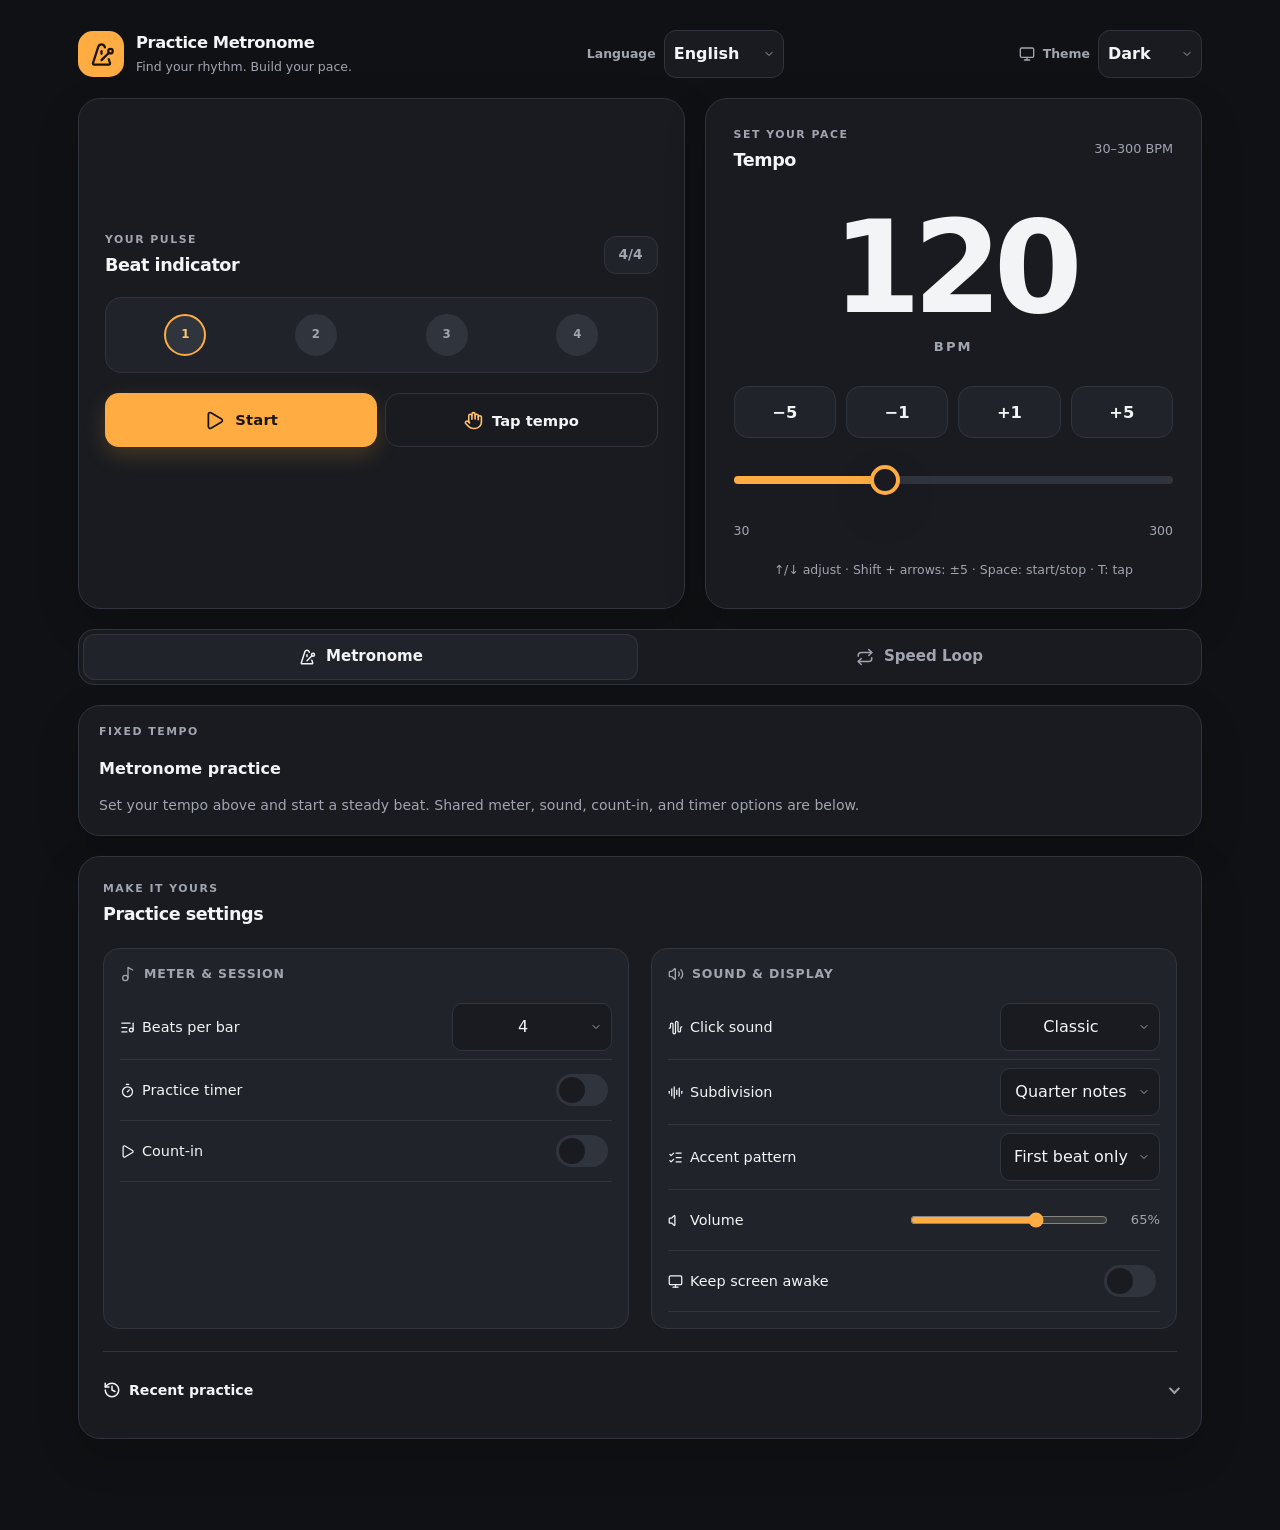
==== commit c6b39115: "Improve iPhone mobile layout Co-authored-by: Copilot <223556219+Copilot@users.noreply.github.com>" ====
--- a/index.html
+++ b/index.html
@@ -125,13 +125,14 @@
       <div class="section-heading">
         <div>
           <p class="eyebrow" data-i18n="setYourPace">SET YOUR PACE</p>
-          <h2 data-i18n="tempo">Tempo</h2>
+          <h2 id="tempoTitle" data-i18n="tempo">Tempo</h2>
         </div>
         <span class="tempo-range">30–300 BPM</span>
       </div>
       <div class="bpm-display">
         <span class="bpm-value" id="bpmValue" aria-live="polite">120</span>
         <span class="bpm-unit">BPM</span>
+        <span class="tempo-context" id="loopTempoContext" data-i18n="speedLoopTempoContext" hidden></span>
       </div>
 
       <div class="stepper-row" aria-label="Adjust tempo" data-i18n-aria-label="adjustTempo">
@@ -287,7 +288,7 @@
               <option value="none" data-i18n="noAccents">No accents</option>
             </select>
           </div>
-          <div class="field-row">
+          <div class="field-row volume-row">
             <label class="icon-label" for="volume"><svg class="icon" aria-hidden="true"><use href="#volume"></use></svg><span data-i18n="volume">Volume</span></label>
             <div class="range-control">
               <input type="range" id="volume" min="0" max="1" step="0.01" value="0.65" aria-label="Metronome volume" data-i18n-aria-label="metronomeVolume" />
@@ -318,6 +319,17 @@
     <!-- Timer / countdown readout -->
     <div class="readout" id="readout" aria-live="polite"></div>
 
-  </main>  <script src="bundle.js"></script>
+  </main>  <nav class="sticky-playback" id="stickyPlayback" aria-label="Playback controls" data-i18n-aria-label="playbackControls" hidden>
+    <button class="btn btn-play" id="stickyPlayBtn" type="button">
+      <svg class="play-icon" aria-hidden="true"><use href="#play"></use></svg>
+      <svg class="pause-icon" aria-hidden="true"><use href="#pause"></use></svg>
+      <span id="stickyPlayLabel" data-i18n="start">Start</span>
+    </button>
+    <button class="btn btn-tap" id="stickyTapBtn" type="button">
+      <svg class="icon" aria-hidden="true"><use href="#hand"></use></svg>
+      <span data-i18n="tapTempo">Tap tempo</span>
+    </button>
+  </nav>
+  <script src="bundle.js"></script>
 </body>
 </html>
--- a/style.css
+++ b/style.css
@@ -268,6 +268,7 @@
   }
 
   .brand {
+    grid-column: 1 / -1;
     gap: 7px;
   }
 
@@ -303,10 +304,15 @@
 
   .language-control select,
   .theme-control select {
-    width: 88px;
-    max-width: 88px;
+    width: 160px;
+    max-width: 160px;
     padding: 0 20px 0 5px;
     font-size: 16px;
+  }
+
+  .theme-control select {
+    width: 96px;
+    max-width: 96px;
   }
 }
 
@@ -320,14 +326,9 @@
     font-size: 0.72rem;
   }
 
-  .language-control select {
-    width: 96px;
-    max-width: 96px;
-  }
-
   .theme-control select {
-    width: 72px;
-    max-width: 72px;
+    width: 88px;
+    max-width: 88px;
   }
 }
 
@@ -403,6 +404,37 @@
   overflow-wrap: anywhere;
 }
 
+.sticky-playback {
+  position: fixed;
+  z-index: 10;
+  right: max(12px, env(safe-area-inset-right));
+  bottom: max(12px, env(safe-area-inset-bottom));
+  left: max(12px, env(safe-area-inset-left));
+  display: grid;
+  width: min(100% - 24px, 648px);
+  grid-template-columns: repeat(2, minmax(0, 1fr));
+  gap: 8px;
+  margin: 0 auto;
+  padding: 10px;
+  border: 1px solid var(--border);
+  border-radius: 18px;
+  background: color-mix(in srgb, var(--surface) 94%, transparent);
+  box-shadow: var(--shadow);
+  -webkit-backdrop-filter: blur(14px);
+  backdrop-filter: blur(14px);
+}
+
+.sticky-playback .btn-play,
+.sticky-playback .btn-tap {
+  min-height: 48px;
+  border-radius: 12px;
+  font-size: 0.92rem;
+}
+
+body.has-sticky-playback .app {
+  padding-bottom: calc(112px + env(safe-area-inset-bottom));
+}
+
 .beat-row {
   display: grid;
   counter-reset: beat;
@@ -504,6 +536,14 @@
 }
 
 @media (min-width: 760px) {
+  .sticky-playback {
+    display: none !important;
+  }
+
+  body.has-sticky-playback .app {
+    padding-bottom: 48px;
+  }
+
   .app {
     width: min(100%, 1040px);
     grid-template-columns: minmax(0, 1.08fr) minmax(330px, 0.92fr);
@@ -615,6 +655,14 @@
   line-height: 1.2;
 }
 
+.tempo-context {
+  max-width: 28rem;
+  color: var(--text-dim);
+  font-size: 0.78rem;
+  line-height: 1.4;
+  text-align: center;
+}
+
 .stepper-row {
   display: grid;
   grid-template-columns: repeat(4, minmax(0, 1fr));
@@ -770,13 +818,13 @@
 }
 
 .btn-tap {
-  display: grid;
+  display: flex;
   width: 100%;
   min-height: 54px;
   align-items: center;
-  grid-template-columns: 19px minmax(0, 1fr) 19px;
-  gap: 8px;
-  padding-inline: 10px;
+  justify-content: center;
+  gap: 9px;
+  padding: 8px 12px;
   border: 1px solid var(--border);
   border-radius: 16px;
   background: var(--surface);
@@ -790,18 +838,14 @@
 .btn-tap svg {
   width: 19px;
   height: 19px;
+  flex: 0 0 19px;
   color: var(--accent-strong);
 }
 
 .btn-tap span {
   min-width: 0;
+  max-width: 100%;
   text-align: center;
-}
-
-.btn-tap::after {
-  width: 19px;
-  height: 1px;
-  content: "";
 }
 
 .btn-tap:active,
@@ -942,7 +986,7 @@
   color: var(--text);
   font-size: 0.9rem;
   line-height: 1.4;
-  overflow-wrap: anywhere;
+  overflow-wrap: normal;
 }
 
 .field-row .icon-label {
@@ -1016,21 +1060,33 @@
 
 .field-row input[type="checkbox"] {
   position: relative;
-  width: 52px;
-  height: 32px;
+  width: 60px;
+  height: 44px;
   flex: 0 0 auto;
   border: 0;
   border-radius: 999px;
-  background: var(--border);
+  background: transparent;
   cursor: pointer;
   appearance: none;
   transition: background-color 150ms ease;
 }
 
+.field-row input[type="checkbox"]::before {
+  position: absolute;
+  top: 6px;
+  left: 4px;
+  width: 52px;
+  height: 32px;
+  border-radius: 999px;
+  background: var(--border);
+  content: "";
+  transition: background-color 150ms ease;
+}
+
 .field-row input[type="checkbox"]::after {
   position: absolute;
-  top: 3px;
-  left: 3px;
+  top: 9px;
+  left: 7px;
   width: 26px;
   height: 26px;
   border-radius: 50%;
@@ -1040,6 +1096,10 @@
 }
 
 .field-row input[type="checkbox"]:checked {
+  background: transparent;
+}
+
+.field-row input[type="checkbox"]:checked::before {
   background: var(--accent);
 }
 
@@ -1137,7 +1197,7 @@
 .history-clear {
   display: inline-flex;
   justify-self: start;
-  min-height: 38px;
+  min-height: 44px;
   align-items: center;
   gap: 8px;
   padding: 0 12px;
@@ -1210,6 +1270,66 @@
   }
 }
 
+@media (max-width: 460px) {
+  .panel {
+    gap: 16px;
+    padding: 16px;
+  }
+
+  .setting-grid {
+    gap: 12px;
+  }
+
+  .setting-group {
+    padding: 12px;
+  }
+
+  .setting-group h3 {
+    margin-bottom: 8px;
+  }
+
+  .field-row {
+    gap: 10px;
+    padding: 5px 0;
+  }
+
+  .field-row .icon-label {
+    gap: 6px;
+  }
+
+  .volume-row {
+    display: grid;
+    grid-template-columns: minmax(0, 1fr);
+    gap: 0;
+    padding: 8px 0;
+  }
+
+  .volume-row > label {
+    flex: initial;
+  }
+
+  .volume-row .range-control {
+    width: 100%;
+    max-width: none;
+    flex: initial;
+    gap: 12px;
+  }
+
+  .volume-row input[type="range"] {
+    max-width: none;
+  }
+
+  .speedloop-inputs .field-row {
+    display: grid;
+    grid-template-columns: minmax(0, 1fr) minmax(90px, 36%);
+    gap: 10px;
+  }
+
+  .speedloop-inputs .field-row label {
+    flex: initial;
+  }
+}
+
 @media (hover: hover) {
   .btn-step:not(:disabled):hover,
   .tab:not(:disabled):hover {
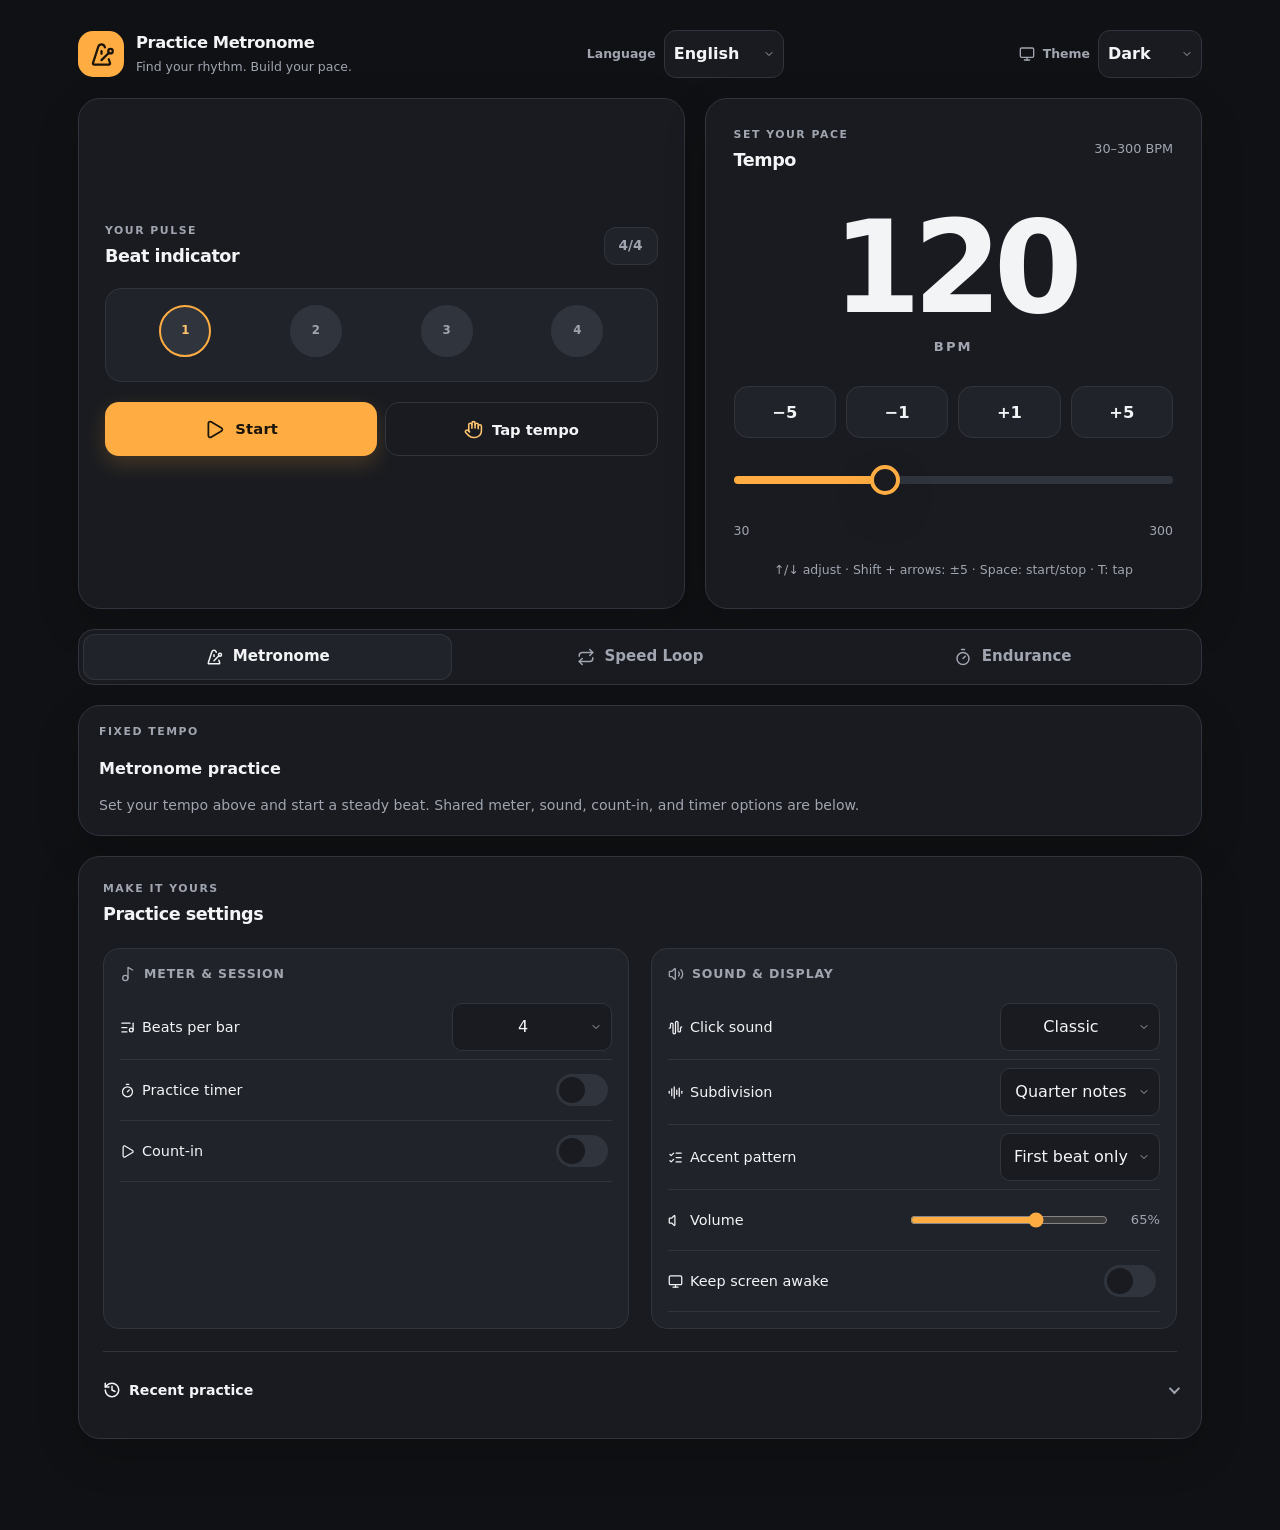
==== commit 6c5694a6: "Add endurance training mode Co-authored-by: Copilot <223556219+Copilot@users.noreply.github.com>" ====
--- a/index.html
+++ b/index.html
@@ -7,7 +7,7 @@
   <meta name="theme-color" content="#101114" />
   <link rel="manifest" href="manifest.webmanifest" />
   <link rel="icon" href="icon.svg" type="image/svg+xml" />
-  <link rel="apple-touch-icon" sizes="180x180" href="apple-touch-icon.png" />
+  <link rel="apple-touch-icon" sizes="180x180" type="image/png" href="/apple-touch-icon-v2.png" />
   <title data-i18n="pageTitle">Practice Metronome — Find your rhythm</title>
   <link rel="stylesheet" href="style.css" />
 </head>
@@ -106,6 +106,23 @@
       <div class="beat-display">
         <div class="beat-row" id="beatRow" role="img" aria-label="Beat indicator" data-i18n-aria-label="beatIndicator"></div>
         <div class="phrase-label" id="phraseLabel" hidden></div>
+        <div class="beat-activity">
+          <div class="loop-progress" id="loopProgress" hidden>
+            <div class="progress-track" id="progressTrack" role="progressbar" aria-label="Speed Loop ramp progress" data-i18n-aria-label="rampProgress" aria-valuemin="0" aria-valuemax="100" aria-valuenow="0">
+              <div class="progress-fill" id="progressFill"></div>
+            </div>
+            <div class="progress-text" id="progressText">0%</div>
+            <p class="progress-elapsed" id="progressElapsed"></p>
+          </div>
+          <div class="endurance-progress" id="enduranceProgress" hidden>
+            <p class="endurance-command" id="enduranceCommand" role="status" aria-live="polite"></p>
+            <p class="endurance-stage" id="enduranceStage"></p>
+            <p class="endurance-countdown" id="enduranceCountdown" aria-live="off"></p>
+            <div class="progress-track" id="enduranceProgressTrack" role="progressbar" aria-label="Workout progress" data-i18n-aria-label="workoutProgress" aria-valuemin="0" aria-valuemax="100" aria-valuenow="0">
+              <div class="progress-fill" id="enduranceProgressFill"></div>
+            </div>
+          </div>
+        </div>
       </div>
       <div class="console-actions">
         <button class="btn btn-play" id="playBtn" aria-pressed="false">
@@ -168,6 +185,10 @@
         <svg class="icon" aria-hidden="true"><use href="#repeat"></use></svg>
         <span data-i18n="speedLoop">Speed Loop</span>
       </button>
+      <button class="tab" id="enduranceTab" role="tab" aria-controls="enduranceFields" data-mode="endurance" aria-selected="false">
+        <svg class="icon" aria-hidden="true"><use href="#timer"></use></svg>
+        <span data-i18n="enduranceTraining">Endurance</span>
+      </button>
     </nav>
     <section class="mode-panel card" id="metronomePanel" role="tabpanel" aria-labelledby="metronomeTab">
       <p class="eyebrow" data-i18n="fixedTempo">FIXED TEMPO</p>
@@ -202,18 +223,29 @@
         </div>
       </div>
       <p class="loop-hint" id="loopHint"></p>
-      <div class="loop-progress" id="loopProgress" hidden>
-        <div
-          class="progress-track"
-          id="progressTrack"
-          role="progressbar"
-          aria-label="Speed Loop ramp progress"
-          data-i18n-aria-label="rampProgress"
-          aria-valuemin="0"
-          aria-valuemax="100"
-          aria-valuenow="0"
-        ><div class="progress-fill" id="progressFill"></div></div>
-        <div class="progress-text" id="progressText">0%</div>
+    </section>
+    <section class="mode-panel card endurance-only" id="enduranceFields" role="tabpanel" aria-labelledby="enduranceTab" hidden>
+      <div>
+        <p class="eyebrow" data-i18n="endurancePractice">ENDURANCE PRACTICE</p>
+        <h2 data-i18n="enduranceTitle">Endurance training</h2>
+        <p class="mode-description" data-i18n="enduranceDescription">Set a tempo above, then alternate focused practice intervals with timed rests.</p>
+      </div>
+      <div class="setting-group endurance-settings-group">
+        <h3><svg class="icon" aria-hidden="true"><use href="#timer"></use></svg><span data-i18n="workoutSettings">Workout settings</span></h3>
+        <div class="speedloop-inputs endurance-inputs">
+          <div class="field-row">
+            <label class="icon-label" for="endurancePracticeSeconds"><svg class="icon" aria-hidden="true"><use href="#clock-3"></use></svg><span data-i18n="practiceDurationSeconds">Practice duration (sec)</span></label>
+            <input type="number" id="endurancePracticeSeconds" min="1" max="3600" step="1" value="30" inputmode="numeric" />
+          </div>
+          <div class="field-row">
+            <label class="icon-label" for="enduranceRestSeconds"><svg class="icon" aria-hidden="true"><use href="#hourglass"></use></svg><span data-i18n="restDurationSeconds">Rest duration (sec)</span></label>
+            <input type="number" id="enduranceRestSeconds" min="0" max="3600" step="1" value="30" inputmode="numeric" />
+          </div>
+          <div class="field-row">
+            <label class="icon-label" for="enduranceSessions"><svg class="icon" aria-hidden="true"><use href="#list-ordered"></use></svg><span data-i18n="numberOfSessions">Number of sessions</span></label>
+            <input type="number" id="enduranceSessions" min="1" max="99" step="1" value="4" inputmode="numeric" />
+          </div>
+        </div>
       </div>
     </section>
     <section class="panel card" id="settingsPanel" aria-label="Shared practice settings" data-i18n-aria-label="practiceSettings" tabindex="0">
@@ -240,7 +272,7 @@
               <option value="8">8</option>
             </select>
           </div>
-          <div class="field-row toggle-row">
+          <div class="field-row toggle-row timer-option">
             <label class="icon-label" for="timerEnabled"><svg class="icon" aria-hidden="true"><use href="#timer"></use></svg><span data-i18n="practiceTimer">Practice timer</span></label>
             <input type="checkbox" id="timerEnabled" />
           </div>
--- a/style.css
+++ b/style.css
@@ -384,6 +384,11 @@
   background: var(--surface-raised);
 }
 
+.beat-activity {
+  display: grid;
+  gap: 8px;
+}
+
 .console-actions {
   display: grid;
   grid-template-columns: repeat(2, minmax(0, 1fr));
@@ -439,7 +444,7 @@
   display: grid;
   counter-reset: beat;
   grid-template-columns: repeat(var(--beat-count, 4), minmax(0, 1fr));
-  min-height: 48px;
+  min-height: 60px;
   width: 100%;
   align-items: center;
   justify-items: center;
@@ -447,7 +452,7 @@
 
 .beat-dot {
   display: grid;
-  width: min(100%, clamp(28px, 8vw, 42px));
+  width: min(100%, clamp(36px, 10vw, 52px));
   aspect-ratio: 1;
   place-items: center;
   border: 2px solid var(--border);
@@ -471,18 +476,24 @@
 }
 
 .beat-dot.active {
-  transform: scale(1.12);
+  transform: scale(1.18);
   background: var(--beat-on);
   color: #102018;
-  box-shadow: 0 0 18px rgb(114 221 160 / 28%);
-  box-shadow: 0 0 22px color-mix(in srgb, var(--beat-on) 45%, transparent);
+  animation: beat-pulse 180ms ease-out;
+  box-shadow: 0 0 0 5px color-mix(in srgb, var(--beat-on) 22%, transparent),
+    0 0 26px color-mix(in srgb, var(--beat-on) 65%, transparent);
 }
 
 .beat-dot.downbeat.active {
   background: var(--beat-down);
   color: var(--accent-ink);
-  box-shadow: 0 0 22px rgb(255 173 66 / 30%);
-  box-shadow: 0 0 26px color-mix(in srgb, var(--beat-down) 48%, transparent);
+  box-shadow: 0 0 0 5px color-mix(in srgb, var(--beat-down) 25%, transparent),
+    0 0 30px color-mix(in srgb, var(--beat-down) 70%, transparent);
+}
+
+@keyframes beat-pulse {
+  from { transform: scale(0.88); }
+  to { transform: scale(1.18); }
 }
 
 .meter-badge {
@@ -856,7 +867,7 @@
 
 .mode-tabs {
   display: grid;
-  grid-template-columns: 1fr 1fr;
+  grid-template-columns: repeat(3, minmax(0, 1fr));
   gap: 4px;
   padding: 4px;
   border: 1px solid var(--border);
@@ -878,6 +889,20 @@
   font-weight: 700;
   line-height: 1.3;
   transition: background-color 120ms ease, color 120ms ease;
+}
+
+@media (max-width: 460px) {
+  .tab {
+    min-height: 52px;
+    gap: 4px;
+    padding: 4px 2px;
+    font-size: 0.78rem;
+  }
+
+  .tab .icon {
+    width: 16px;
+    height: 16px;
+  }
 }
 
 .tab.active {
@@ -1123,6 +1148,73 @@
   min-width: 0;
 }
 
+.endurance-only {
+  display: flex;
+  flex-direction: column;
+  padding: 16px;
+}
+
+.endurance-settings-group {
+  min-width: 0;
+}
+
+.endurance-progress {
+  display: grid;
+  gap: 8px;
+  color: var(--text-dim);
+  font-size: 0.88rem;
+  font-variant-numeric: tabular-nums;
+  line-height: 1.5;
+  text-align: center;
+}
+
+.endurance-stage {
+  color: var(--text-dim);
+  font-size: 0.82rem;
+  font-weight: 650;
+}
+
+.endurance-command {
+  padding: 5px 12px;
+  border: 1px solid color-mix(in srgb, var(--beat-on) 42%, var(--border));
+  border-radius: 12px;
+  background: color-mix(in srgb, var(--beat-on) 14%, var(--surface));
+  color: var(--beat-on);
+  font-size: clamp(1.6rem, 7vw, 2.2rem);
+  font-weight: 900;
+  letter-spacing: 0.06em;
+  line-height: 1.15;
+  text-align: center;
+  text-shadow: 0 0 18px color-mix(in srgb, var(--beat-on) 24%, transparent);
+}
+
+.endurance-progress[data-phase="rest"] .endurance-command {
+  border-color: color-mix(in srgb, var(--danger) 48%, var(--border));
+  background: color-mix(in srgb, var(--danger) 16%, var(--surface));
+  color: var(--danger);
+  text-shadow: 0 0 18px color-mix(in srgb, var(--danger) 26%, transparent);
+}
+
+.endurance-countdown {
+  color: var(--beat-on);
+  font-size: clamp(2rem, 9vw, 3rem);
+  font-weight: 900;
+  font-variant-numeric: tabular-nums;
+  letter-spacing: 0.02em;
+  line-height: 1.2;
+}
+
+.endurance-progress[data-phase="rest"] .endurance-countdown {
+  color: var(--danger);
+}
+
+.progress-elapsed {
+  color: var(--text-dim);
+  font-size: 0.78rem;
+  font-variant-numeric: tabular-nums;
+  text-align: center;
+}
+
 .history-panel {
   border-top: 1px solid var(--border);
   padding-top: 14px;
